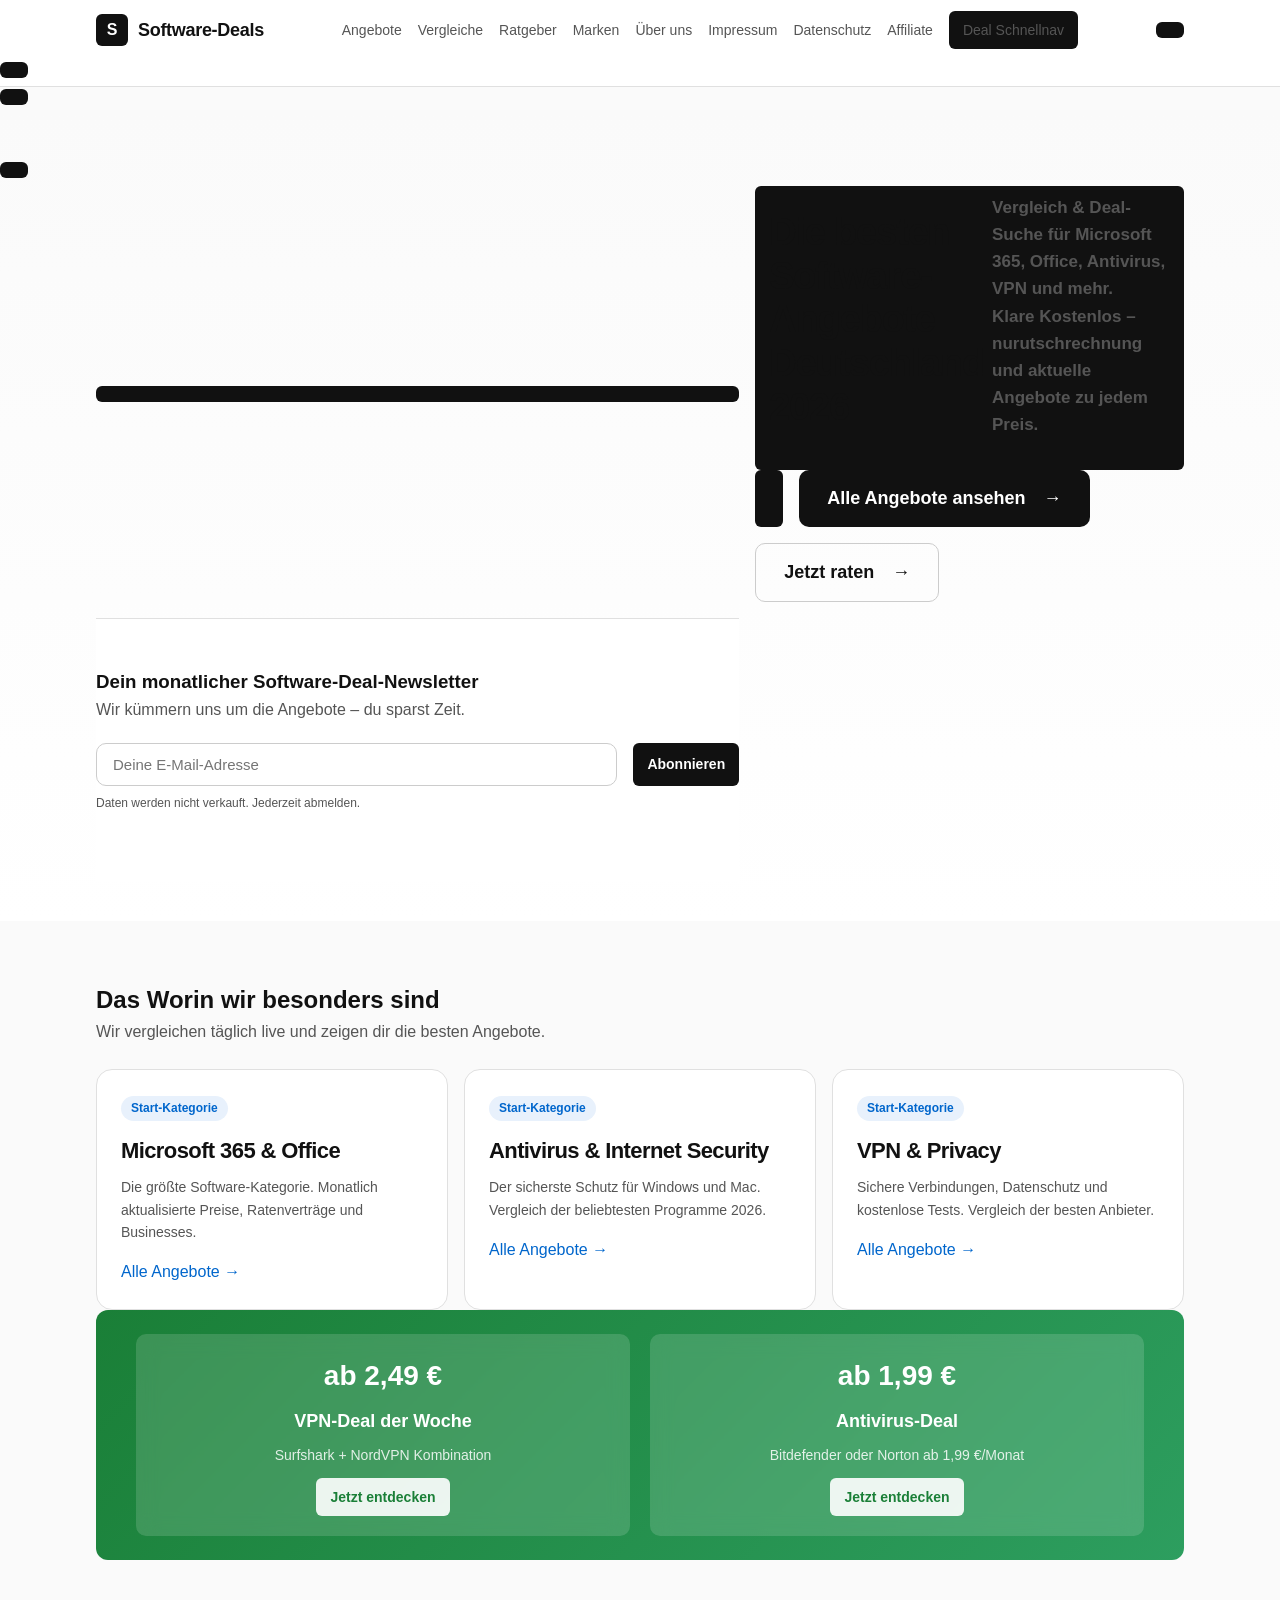
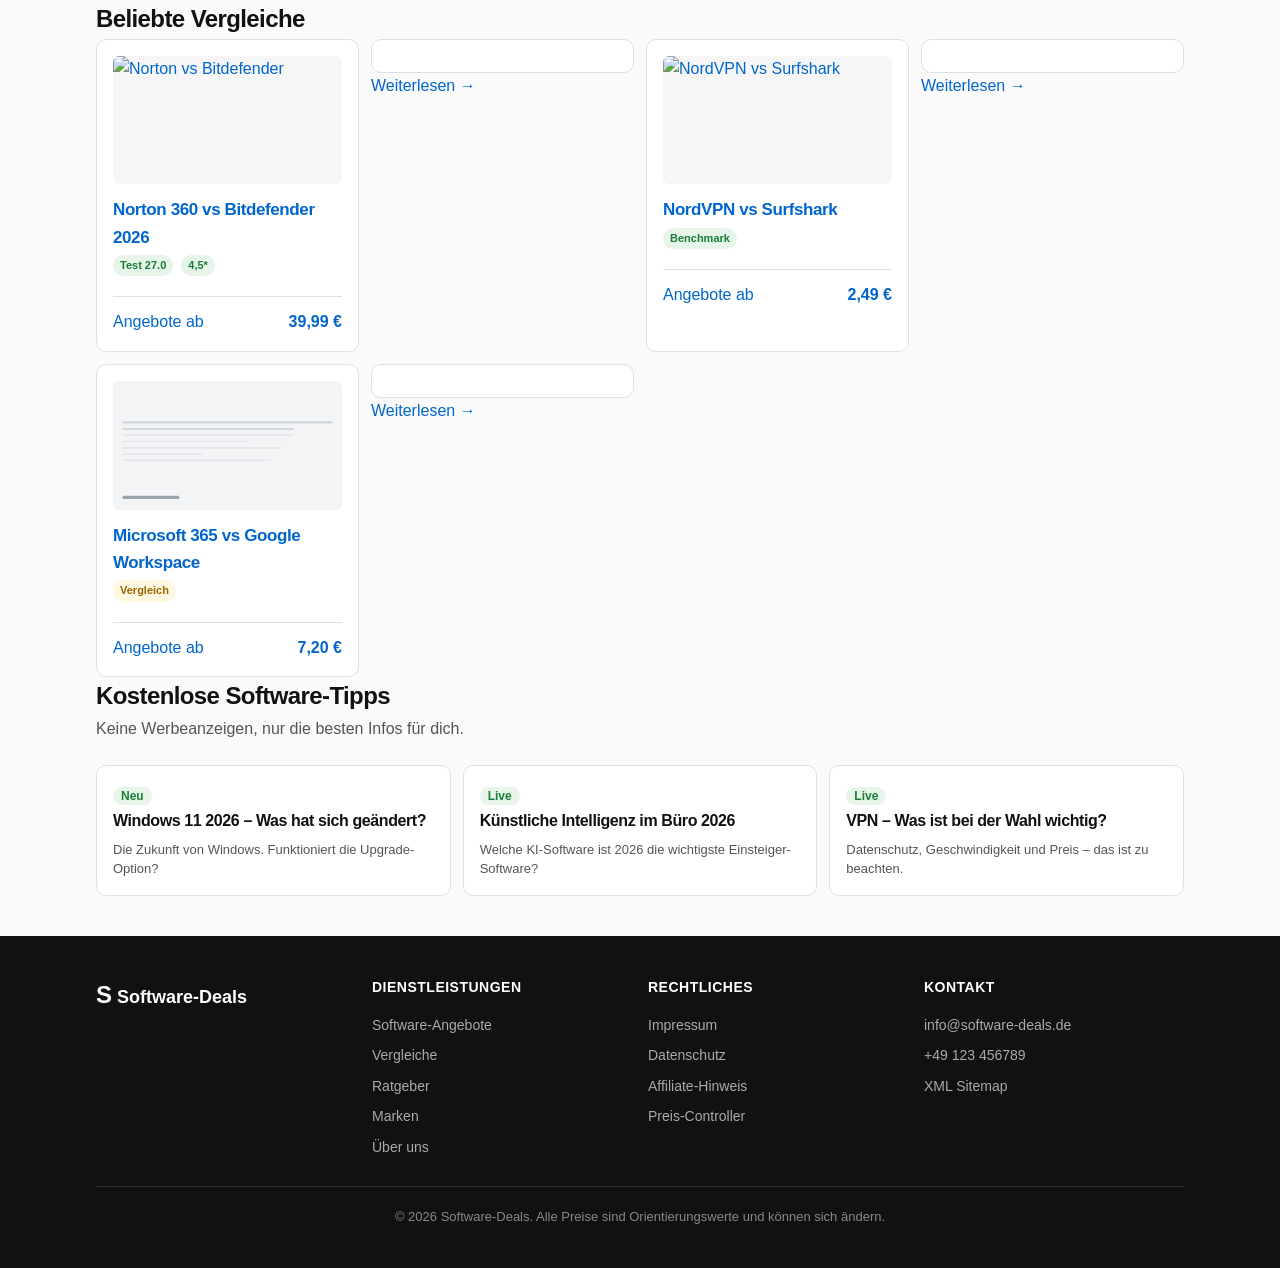
==== index.html @ 69eab5ea "Add Google Site Verification meta tag to all pages" ====
<!DOCTYPE html>
<html lang="de">
<head>
  <meta charset="UTF-8">
  <meta name="google-site-verification" content="UOAsogJJFUWE9k0CyDcWDKgfMKCFpitfw82P2lAHA5U" />
  <meta name="viewport" content="width=device-width, initial-scale=1.0">
  <meta name="description" content="Software-Deals.de: Der Vergleich für Software-Angebote in Deutschland. Microsoft 365, Office, Antivirus, VPN, Backup – günstige Software mit Ratenverträgen und Deal-Suchen.">
  <title>Software-Deals.de – Die besten Software-Angebote in Deutschland 2026</title>
  <link rel="stylesheet" href="/css/style.css">
  <link rel="canonical" href="https://balu1705.github.io/software-deals/">
  <meta property="og:title" content="Software-Deals.de – Software-Angebote & Vergleiche 2026">
  <meta property="og:description" content="Der Vergleich für Software-Angebote, Software-Deals und Software-Vergleiche in Deutschland.">
  <meta property="og:type" content="website">
  <meta name="twitter:card" content="summary">
</head>
<body>

<header class="site-header">
  <div class="container nav-inner">
    <a href="/" class="brand">
      <span class="brand-mark">S</span>
      Software-Deals
    </a>
    <nav class="nav-links" id="navLinks">
      <a href="/angebote/">Angebote</a>
      <a href="/vergleiche/">Vergleiche</a>
      <a href="/ratgeber/">Ratgeber</a>
      <a href="/marken/">Marken</a>
      <a href="/about/">Über uns</a>
      <a href="/impressum/">Impressum</a>
      <a href="/datenschutz/">Datenschutz</a>
      <a href="/affiliate/">Affiliate</a>
      <a href="#" class="btn btn-sm btn-primary">Deal Schnellnav</button>
    </nav>
    <button class="menu-toggle" id="menuToggle" aria-label="Menü öffnen">
      <span></span><span></span><span></span>
    </button>
  </div>
</header>

<section class="hero">
  <div class="container hero-grid">
    <div>
      <h1>Die besten Software-Angebote <br>Deutschland 2026</h1>
      <p>Vergleich &amp; Deal-Suche für Microsoft 365, Office, Antivirus, VPN und mehr.<br>
      Klare Kostenlos – nurutschrechnung und aktuelle Angebote zu jedem Preis.</p>
      <div class="hero-actions">
        <a href="/angebote/" class="btn btn-lg btn-primary">Alle Angebote ansehen <span class="btn-arrow">→</span></a>
        <a href="/ratgeber/" class="btn btn-lg btn-outline">Jetzt raten <span class="btn-arrow">→</span></a>
      </div>
    </div>
    <div class="newsletter">
      <h3>Dein monatlicher Software-Deal-Newsletter</h3>
      <p class="text-soft">Wir kümmern uns um die Angebote – du sparst Zeit.</p>
      <form class="newsletter-form" action="/tools/send_newsletter" method="post">
        <input type="email" name="email" placeholder="Deine E-Mail-Adresse" required>
        <button type="submit" class="btn btn-primary btn-sm">Abonnieren</button>
      </form>
      <p class="text-muted" style="font-size:12px;margin-top:8px;">Daten werden nicht verkauft. Jederzeit abmelden.</p>
    </div>
  </div>
</section>

<section class="container page">
  <div class="mb-3">
    <h1>Das Worin wir besonders sind</h1>
    <p class="text-soft">Wir vergleichen täglich live und zeigen dir die besten Angebote.</p>
  </div>

  <div class="grid grid-3">
    <div class="category-card">
      <span class="badge badge-t1">Start-Kategorie</span>
      <h2>Microsoft 365 &amp; Office</h2>
      <p class="sub">Die größte Software-Kategorie. Monatlich aktualisierte Preise, Ratenverträge und Businesses.</p>
      <div class="card-link">
        <a href="/angebote/microsoft-365/">Alle Angebote →</a>
      </div>
    </div>
    <div class="category-card">
      <span class="badge badge-t1">Start-Kategorie</span>
      <h2>Antivirus &amp; Internet Security</h2>
      <p class="sub">Der sicherste Schutz für Windows und Mac. Vergleich der beliebtesten Programme 2026.</p>
      <div class="card-link">
        <a href="/angebote/antiviren/">Alle Angebote →</a>
      </div>
    </div>
    <div class="category-card">
      <span class="badge badge-t1">Start-Kategorie</span>
      <h2>VPN &amp; Privacy</h2>
      <p class="sub">Sichere Verbindungen, Datenschutz und kostenlose Tests. Vergleich der besten Anbieter.</p>
      <div class="card-link">
        <a href="/angebote/vpn/">Alle Angebote →</a>
      </div>
    </div>
  </div>

  <div class="cta-banner">
    <div class="container">
      <div class="cta-grid">
        <div class="cta-item">
          <span class="cta-price">ab 2,49 €</span>
          <h4>VPN-Deal der Woche</h4>
          <p>Surfshark + NordVPN Kombination</p>
          <a href="/angebote/vpn/" class="btn btn-primary btn-sm">Jetzt entdecken</a>
        </div>
        <div class="cta-item">
          <span class="cta-price">ab 1,99 €</span>
          <h4>Antivirus-Deal</h4>
          <p>Bitdefender oder Norton ab 1,99 €/Monat</p>
          <a href="/angebote/antiviren/" class="btn btn-primary btn-sm">Jetzt entdecken</a>
        </div>
      </div>
    </div>
  </div>
  <div class="mt-4">
    <h2 style="font-size:24px;letter-spacing:-0.6px;">Beliebte Vergleiche</h2>
    <div class="product-grid">
      <a href="/vergleiche/norton-vs-bitdefender/" class="product-card">
        <div class="p-image"><img src="/assets/images/placeholder-antiviren.jpg" alt="Norton vs Bitdefender"></div>
        <h3>Norton 360 vs Bitdefender 2026</h3>
        <div class="p-compare">
          <span style="background:#e6f4ea;color:#1a7f37;">Test 27.0</span>
          <span style="background:#e6f4ea;color:#1a7f37;">4,5*</span>
        </div>
        <div class="p-row"><span>Angebote ab</span><strong>39,99 €</strong></div>
        <div class="p-row"><a>Weiterlesen →</a></div>
      </a>
      <a href="/vergleiche/nordvpn-vs-surfshark/" class="product-card">
        <div class="p-image"><img src="/assets/images/placeholder-vpn.jpg" alt="NordVPN vs Surfshark"></div>
        <h3>NordVPN vs Surfshark</h3>
        <div class="p-compare">
          <span style="background:#e6f4ea;color:#1a7f37;">Benchmark</span>
        </div>
        <div class="p-row"><span>Angebote ab</span><strong>2,49 €</strong></div>
        <div class="p-row"><a>Weiterlesen →</a></div>
      </a>
      <a href="/vergleiche/microsoft-365-vs-google-workspace/" class="product-card">
        <div class="p-image"><img src="/assets/images/placeholder-m365.svg" alt="Microsoft 365 vs Google Workspace"></div>
        <h3>Microsoft 365 vs Google Workspace</h3>
        <div class="p-compare">
          <span style="background:#fff8e1;color:#9a6700;">Vergleich</span>
        </div>
        <div class="p-row"><span>Angebote ab</span><strong>7,20 €</strong></div>
        <div class="p-row"><a>Weiterlesen →</a></div>
      </a>
    </div>
  </div>
</section>

<section class="podcast">
  <div class="container">
    <div class="mb-3">
      <h2 style="font-size:24px;letter-spacing:-0.6px;">Kostenlose Software-Tipps</h2>
      <p class="text-soft">Keine Werbeanzeigen, nur die besten Infos für dich.</p>
    </div>
    <div class="podcast-grid">
      <div class="podcast-item">
        <span class="p-status">Neu</span>
        <h3>Windows 11 2026 – Was hat sich geändert?</h3>
        <p class="p-info">Die Zukunft von Windows. Funktioniert die Upgrade-Option?</p>
      </div>
      <div class="podcast-item">
        <span class="p-status">Live</span>
        <h3>Künstliche Intelligenz im Büro 2026</h3>
        <p class="p-info">Welche KI-Software ist 2026 die wichtigste Einsteiger-Software?</p>
      </div>
      <div class="podcast-item">
        <span class="p-status">Live</span>
        <h3>VPN – Was ist bei der Wahl wichtig?</h3>
        <p class="p-info">Datenschutz, Geschwindigkeit und Preis – das ist zu beachten.</p>
      </div>
    </div>
  </div>
</section>

<footer class="site-footer">
  <div class="container">
    <div class="footer-grid">
      <div class="footer-brand">
        <span style="font-size:24px;">S</span>
        Software-Deals
      </div>
      <div class="footer-col">
        <h4>Dienstleistungen</h4>
        <a href="/angebote/">Software-Angebote</a>
        <a href="/vergleiche/">Vergleiche</a>
        <a href="/ratgeber/">Ratgeber</a>
        <a href="/marken/">Marken</a>
        <a href="/about/">Über uns</a>
      </div>
      <div class="footer-col">
        <h4>Rechtliches</h4>
        <a href="/impressum/">Impressum</a>
        <a href="/datenschutz/">Datenschutz</a>
        <a href="/affiliate/">Affiliate-Hinweis</a>
        <a href="/tools/pricecheck/">Preis-Controller</a>
      </div>
      <div class="footer-col">
        <h4>Kontakt</h4>
        <a href="mailto:info@software-deals.de">info@software-deals.de</a>
        <a href="tel:+49123456789">+49 123 456789</a>
        <a href="/sitemap.xml">XML Sitemap</a>
      </div>
    </div>
    <div class="footer-bottom">
      <p>&copy; 2026 Software-Deals. Alle Preise sind Orientierungswerte und können sich ändern.</p>
    </div>
  </div>
</footer>

<script>
  const toggle = document.getElementById('menuToggle');
  const navLinks = document.getElementById('navLinks');
  toggle.addEventListener('click', () => {
    navLinks.classList.toggle('open');
  });
  // Schließen bei Klick aus der Nav
  document.addEventListener('click', (e) => {
    if (!e.target.closest('.site-header')) {
      navLinks.classList.remove('open');
    }
  });
</script>


<style>
/* Additional CTA styles */
.btn-lg {
  padding: 14px 28px;
  font-size: 18px;
}
.btn-lg .btn-arrow {
  margin-left: 10px;
}
.btn-sm .btn-arrow {
  margin-left: 8px;
}
/* CTA Banner */
.cta-banner {
  background: linear-gradient(135deg, #1a7f37 0%, #2d9e5f 100%);
  border-radius: 12px;
  padding: 24px;
  margin-bottom: 32px;
}
.cta-banner .container {
  display: flex;
  align-items: center;
  justify-content: space-between;
  flex-wrap: wrap;
  gap: 20px;
}
.cta-grid {
  display: grid;
  grid-template-columns: repeat(auto-fit, minmax(280px, 1fr));
  gap: 20px;
  width: 100%;
}
.cta-item {
  background: rgba(255,255,255,0.15);
  backdrop-filter: blur(10px);
  border-radius: 10px;
  padding: 20px;
  text-align: center;
}
.cta-item .cta-price {
  display: block;
  font-size: 28px;
  font-weight: 800;
  color: #fff;
  margin-bottom: 8px;
}
.cta-item h4 {
  color: #fff;
  font-size: 18px;
  margin-bottom: 8px;
}
.cta-item p {
  color: rgba(255,255,255,0.85);
  font-size: 14px;
  margin-bottom: 12px;
}
.cta-item .btn {
  background: rgba(255,255,255,0.9);
  color: #1a7f37;
  border-color: #fff;
}
.cta-item .btn:hover {
  background: #fff;
}
/* CTA Footer */
.cta-footer {
  background: #f8f9fa;
  border-top: 3px solid #e6f4ea;
  margin-top: 48px;
  padding: 32px 0;
}
.cta-footer-grid {
  display: grid;
  grid-template-columns: repeat(auto-fit, minmax(200px, 1fr));
  gap: 24px;
}
.cta-footer div {
  min-width: 180px;
}
.cta-footer h4 {
  font-size: 14px;
  text-transform: uppercase;
  letter-spacing: 1px;
  color: #6c757d;
  margin-bottom: 12px;
}
.cta-footer a {
  display: block;
  color: #495057;
  text-decoration: none;
  padding: 6px 0;
  font-size: 14px;
}
.cta-footer a:hover {
  color: #1a7f37;
}
.cta-footer .text-soft {
  font-size: 13px;
}
</style></body>
</html>
---- css/style.css ----
/* ============================================================
   Software-Deals — Design System
   0 € Budget | Static HTML/CSS | Apple-ähnliches Design
   ============================================================ */

/* ---------- Fonts (System-Fonts, kein Netz-Zugriff nötig) ---------- */
:root {
  --font-sans: -apple-system, BlinkMacSystemFont, "Segoe UI", Roboto, "Helvetica Neue", Arial, sans-serif;
  --font-mono: "SF Mono", "Fira Code", "Consolas", "Menlo", monospace;

  /* Farben */
  --bg-body: #fafafa;
  --bg-card: #ffffff;
  --bg-card-hover: #f6f6f6;
  --bg-nav: #ffffff;
  --bg-footer: #111111;
  --bg-btn: #111111;
  --bg-btn-hover: #333333;
  --bg-input: #ffffff;

  --text-primary: #111111;
  --text-secondary: #555555;
  --text-muted: #999999;
  --text-link: #0066cc;
  --text-link-hover: #0052a3;

  --accent: #0066cc;
  --accent-soft: #e8f1fc;
  --accent-border: #d0e2f7;

  --success: #1a7f37;
  --success-soft: #e6f4ea;
  --warning: #9a6700;
  --warning-soft: #fff8e1;
  --error: #b02a37;
  --error-soft: #fdeaea;

  --border: #e0e0e0;
  --border-strong: #cccccc;

  --shadow-sm: 0 1px 2px rgba(0, 0, 0, 0.04);
  --shadow-md: 0 4px 12px rgba(0, 0, 0, 0.06);
  --shadow-lg: 0 12px 32px rgba(0, 0, 0, 0.08);
  --shadow-btn: 0 2px 6px rgba(0, 0, 0, 0.12);

  --radius-sm: 6px;
  --radius-md: 10px;
  --radius-lg: 16px;
  --radius-full: 9999px;

  --max-width: 1120px;
  --gap: 16px;
  --gap-sm: 12px;

  --top-nav-height: 60px;
  --transition: 150ms ease;
}

/* ---------- Reset ---------- */
*, *::before, *::after {
  box-sizing: border-box;
  margin: 0;
  padding: 0;
}

html {
  scroll-behavior: smooth;
  -webkit-text-size-adjust: 100%;
}

body {
  font-family: var(--font-sans);
  font-size: 16px;
  line-height: 1.6;
  color: var(--text-primary);
  background: var(--bg-body);
  -webkit-font-smoothing: antialiased;
  -moz-osx-font-smoothing: grayscale;
}

img {
  max-width: 100%;
  height: auto;
  display: block;
}

a {
  color: var(--text-link);
  text-decoration: none;
  transition: color var(--transition);
}

a:hover {
  color: var(--text-link-hover);
}

ul {
  list-style: none;
}

button {
  font-family: var(--font-sans);
  cursor: pointer;
  border: none;
  background: none;
  color: inherit;
}

/* ---------- Layout ---------- */
.container {
  max-width: var(--max-width);
  margin: 0 auto;
  padding: 0 var(--gap);
}

.page {
  padding-top: var(--top-nav-height);
}

/* ---------- Header / Navigation ---------- */
.site-header {
  position: sticky;
  top: 0;
  z-index: 100;
  background: var(--bg-nav);
  border-bottom: 1px solid var(--border);
  backdrop-filter: saturate(180%) blur(12px);
}

.nav-inner {
  display: flex;
  align-items: center;
  justify-content: space-between;
  height: var(--top-nav-height);
  gap: var(--gap);
}

.brand {
  display: flex;
  align-items: center;
  gap: 10px;
  font-size: 18px;
  font-weight: 700;
  letter-spacing: -0.3px;
  color: var(--text-primary);
}

.brand-mark {
  width: 32px;
  height: 32px;
  border-radius: var(--radius-sm);
  background: var(--text-primary);
  color: #fff;
  display: flex;
  align-items: center;
  justify-content: center;
  font-size: 16px;
  font-weight: 800;
  letter-spacing: 0;
}

.nav-links {
  display: flex;
  align-items: center;
  gap: var(--gap);
}

.nav-links a {
  font-size: 14px;
  font-weight: 500;
  color: var(--text-secondary);
}

.nav-links a:hover {
  color: var(--text-primary);
}

.menu-toggle {
  display: none;
  flex-direction: column;
  gap: 5px;
  padding: 8px;
  border-radius: var(--radius-sm);
  background: var(--bg-card);
  border: 1px solid var(--border);
}

.menu-toggle span {
  display: block;
  width: 22px;
  height: 2px;
  background: var(--text-primary);
  border-radius: 2px;
  transition: var(--transition);
}

/* ---------- Hero ---------- */
.hero {
  padding: 48px 0 40px;
  background: linear-gradient(180deg, #fafafa 0%, #ffffff 100%);
}

.hero-grid {
  display: grid;
  grid-template-columns: 1.2fr 0.8fr;
  gap: var(--gap);
  align-items: center;
}

.hero h1 {
  font-size: 38px;
  line-height: 1.15;
  letter-spacing: -1.2px;
  margin-bottom: 16px;
  color: var(--text-primary);
}

.hero p {
  font-size: 17px;
  color: var(--text-secondary);
  margin-bottom: 24px;
}

.hero-actions {
  display: flex;
  gap: var(--gap);
  flex-wrap: wrap;
}

.btn {
  display: inline-flex;
  align-items: center;
  gap: 8px;
  padding: 12px 20px;
  border-radius: var(--radius-md);
  font-size: 15px;
  font-weight: 600;
  transition: background var(--transition), box-shadow var(--transition);
}

.btn-primary {
  background: var(--bg-btn);
  color: #fff;
}

.btn-primary:hover {
  background: var(--text-primary);
  box-shadow: var(--shadow-btn);
}

.btn-outline {
  background: transparent;
  border: 1.5px solid var(--border-strong);
  color: var(--text-primary);
}

.btn-outline:hover {
  border-color: var(--text-primary);
  background: var(--bg-card-hover);
}

.btn-sm {
  padding: 8px 14px;
  font-size: 14px;
  border-radius: var(--radius-sm);
}

/* ---------- Card Grid ---------- */
.grid {
  display: grid;
  gap: var(--gap);
}

.grid-3 {
  grid-template-columns: repeat(3, 1fr);
}

.grid-2 {
  grid-template-columns: repeat(2, 1fr);
}

/* ---------- Category Card ---------- */
.category-card {
  background: var(--bg-card);
  border: 1px solid var(--border);
  border-radius: var(--radius-lg);
  padding: 24px;
  transition: box-shadow var(--transition), border-color var(--transition);
}

.category-card:hover {
  box-shadow: var(--shadow-md);
  border-color: var(--accent-border);
}

.category-card h2 {
  font-size: 22px;
  letter-spacing: -0.6px;
  margin-bottom: 8px;
}

.category-card .sub {
  font-size: 14px;
  color: var(--text-secondary);
  margin-bottom: 16px;
}

.category-card .badge {
  display: inline-block;
  padding: 3px 10px;
  border-radius: var(--radius-full);
  font-size: 12px;
  font-weight: 600;
  background: var(--accent-soft);
  color: var(--accent);
  margin-bottom: 12px;
}

.category-card .card-link {
  display: flex;
  align-items: center;
  gap: 10px;
}

/* ---------- Product Grid ---------- */
.product-grid {
  display: grid;
  grid-template-columns: repeat(auto-fill, minmax(260px, 1fr));
  gap: var(--gap-sm);
}

.product-card {
  display: flex;
  flex-direction: column;
  background: var(--bg-card);
  border: 1px solid var(--border);
  border-radius: var(--radius-md);
  padding: 16px;
  transition: box-shadow var(--transition), transform var(--transition);
}

.product-card:hover {
  box-shadow: var(--shadow-md);
  transform: translateY(-1px);
}

.product-card .p-image {
  width: 100%;
  aspect-ratio: 16/9;
  border-radius: var(--radius-sm);
  background: var(--bg-card-hover);
  overflow: hidden;
  margin-bottom: 12px;
}

.product-card .p-image img {
  width: 100%;
  height: 100%;
  object-fit: cover;
}

.product-card h3 {
  font-size: 17px;
  letter-spacing: -0.4px;
  margin-bottom: 4px;
}

.product-card .p-compare {
  display: flex;
  gap: 8px;
  flex-wrap: wrap;
  margin-bottom: 8px;
}

.product-card .p-compare span {
  font-size: 11px;
  font-weight: 600;
  padding: 2px 7px;
  border-radius: var(--radius-full);
}

.product-card .p-price {
  font-size: 20px;
  font-weight: 700;
  color: var(--accent);
  margin-bottom: 8px;
}

.product-card .p-desc {
  font-size: 13px;
  color: var(--text-secondary);
  line-height: 1.5;
  flex-grow: 1;
}

.product-card .p-row {
  display: flex;
  justify-content: space-between;
  align-items: center;
  margin-top: 12px;
  padding-top: 12px;
  border-top: 1px solid var(--border);
}

.product-card .p-row a {
  font-size: 13px;
  font-weight: 600;
  color: var(--text-link);
}

/* ---------- Deal Badge ---------- */
.deal-badge {
  display: inline-flex;
  align-items: center;
  gap: 6px;
  background: var(--success-soft);
  color: var(--success);
  font-size: 12px;
  font-weight: 700;
  padding: 4px 12px;
  border-radius: var(--radius-full);
  margin-bottom: 8px;
}

/* ---------- FAQ ---------- */
.faq {
  max-width: 820px;
  margin: 0 auto;
}

.faq-item {
  border-bottom: 1px solid var(--border);
}

.faq-item .q {
  font-size: 17px;
  font-weight: 600;
  padding: 18px 0;
  cursor: pointer;
  display: flex;
  justify-content: space-between;
  align-items: center;
}

.faq-item .q .icon {
  transition: transform var(--transition);
  color: var(--text-muted);
}

.faq-item.open .q .icon {
  transform: rotate(45deg);
}

.faq-item .a {
  color: var(--text-secondary);
  font-size: 15px;
  padding: 0 0 16px;
  max-height: 0;
  overflow: hidden;
  transition: max-height 200ms ease;
}

.faq-item.open .a {
  max-height: 300px;
}

/* ---------- Podcast / Magazine ---------- */
.podcast-grid {
  display: grid;
  grid-template-columns: repeat(auto-fill, minmax(280px, 1fr));
  gap: var(--gap-sm);
}

.podcast-item {
  background: var(--bg-card);
  border: 1px solid var(--border);
  border-radius: var(--radius-md);
  padding: 16px;
}

.podcast-item .p-status {
  font-size: 12px;
  font-weight: 700;
  padding: 2px 8px;
  border-radius: var(--radius-full);
  background: var(--success-soft);
  color: var(--success);
  margin-bottom: 8px;
}

.podcast-item h3 {
  font-size: 16px;
  letter-spacing: -0.4px;
  margin-bottom: 6px;
}

.podcast-item .p-info {
  font-size: 13px;
  color: var(--text-secondary);
  line-height: 1.5;
}

/* ---------- Newsletter ---------- */
.newsletter {
  padding: 48px 0;
  background: var(--bg-card);
  border-top: 1px solid var(--border);
}

.newsletter h2 {
  font-size: 26px;
  letter-spacing: -0.8px;
  margin-bottom: 8px;
}

.newsletter p {
  color: var(--text-secondary);
  font-size: 16px;
  margin-bottom: 20px;
}

.newsletter-form {
  display: flex;
  gap: var(--gap);
}

.newsletter-form input {
  flex: 1;
  min-width: 200px;
  padding: 12px 16px;
  border: 1.5px solid var(--border-strong);
  border-radius: var(--radius-md);
  font-size: 15px;
  font-family: var(--font-sans);
  outline: none;
  transition: border-color var(--transition);
}

.newsletter-form input:focus {
  border-color: var(--accent);
  box-shadow: 0 0 0 3px var(--accent-soft);
}

/* ---------- Footer ---------- */
.site-footer {
  background: var(--bg-footer);
  color: #ffffff;
  padding: 40px 0;
  margin-top: 40px;
}

.footer-grid {
  display: grid;
  grid-template-columns: repeat(4, 1fr);
  gap: var(--gap);
  margin-bottom: 24px;
}

.footer-brand {
  font-size: 18px;
  font-weight: 700;
  margin-bottom: 8px;
}

.footer-col h4 {
  font-size: 14px;
  font-weight: 600;
  margin-bottom: 12px;
  text-transform: uppercase;
  letter-spacing: 0.5px;
}

.footer-col a {
  display: block;
  font-size: 14px;
  color: #aaaaaa;
  padding: 4px 0;
  transition: color var(--transition);
}

.footer-col a:hover {
  color: #ffffff;
}

.footer-bottom {
  border-top: 1px solid rgba(255, 255, 255, 0.12);
  padding-top: 20px;
  text-align: center;
  font-size: 13px;
  color: #888888;
}

/* ---------- Utility ---------- */
.mt-1 { margin-top: 8px; }
.mt-2 { margin-top: 16px; }
.mt-3 { margin-top: 24px; }
.mt-4 { margin-top: 40px; }

.mb-1 { margin-bottom: 8px; }
.mb-2 { margin-bottom: 16px; }
.mb-3 { margin-bottom: 24px; }
.mb-4 { margin-bottom: 40px; }

.text-center { text-align: center; }
.text-muted { color: var(--text-muted); }
.text-soft { color: var(--text-secondary); }

.badge-t1 {
  background: var(--success-soft);
  color: var(--success);
}
.badge-t2 {
  background: var(--warning-soft);
  color: var(--warning);
}
.badge-t3 {
  background: var(--border);
  color: var(--text-muted);
}

/* ---------- Responsive ---------- */
@media (max-width: 900px) {
  .hero-grid {
    grid-template-columns: 1fr;
  }

  .hero h1 {
    font-size: 30px;
  }

  .grid-3,
  .grid-2 {
    grid-template-columns: repeat(2, 1fr);
  }

  .footer-grid {
    grid-template-columns: repeat(2, 1fr);
  }
}

@media (max-width: 640px) {
  body {
    font-size: 15px;
  }

  .hero {
    padding: 32px 0 28px;
  }

  .hero h1 {
    font-size: 26px;
  }

  .hero p {
    font-size: 16px;
  }

  .nav-links {
    display: none;
    position: absolute;
    top: var(--top-nav-height);
    left: 0;
    right: 0;
    background: var(--bg-nav);
    border-bottom: 1px solid var(--border);
    padding: var(--gap);
    gap: var(--gap);
  }

  .nav-links.open {
    display: flex;
  }

  .menu-toggle {
    display: flex;
  }

  .grid-3,
  .grid-2,
  .podcast-grid {
    grid-template-columns: 1fr;
  }

  .footer-grid {
    grid-template-columns: 1fr;
  }

  .newsletter-form {
    flex-direction: column;
  }

  .newsletter-form input {
    min-width: auto;
  }
}
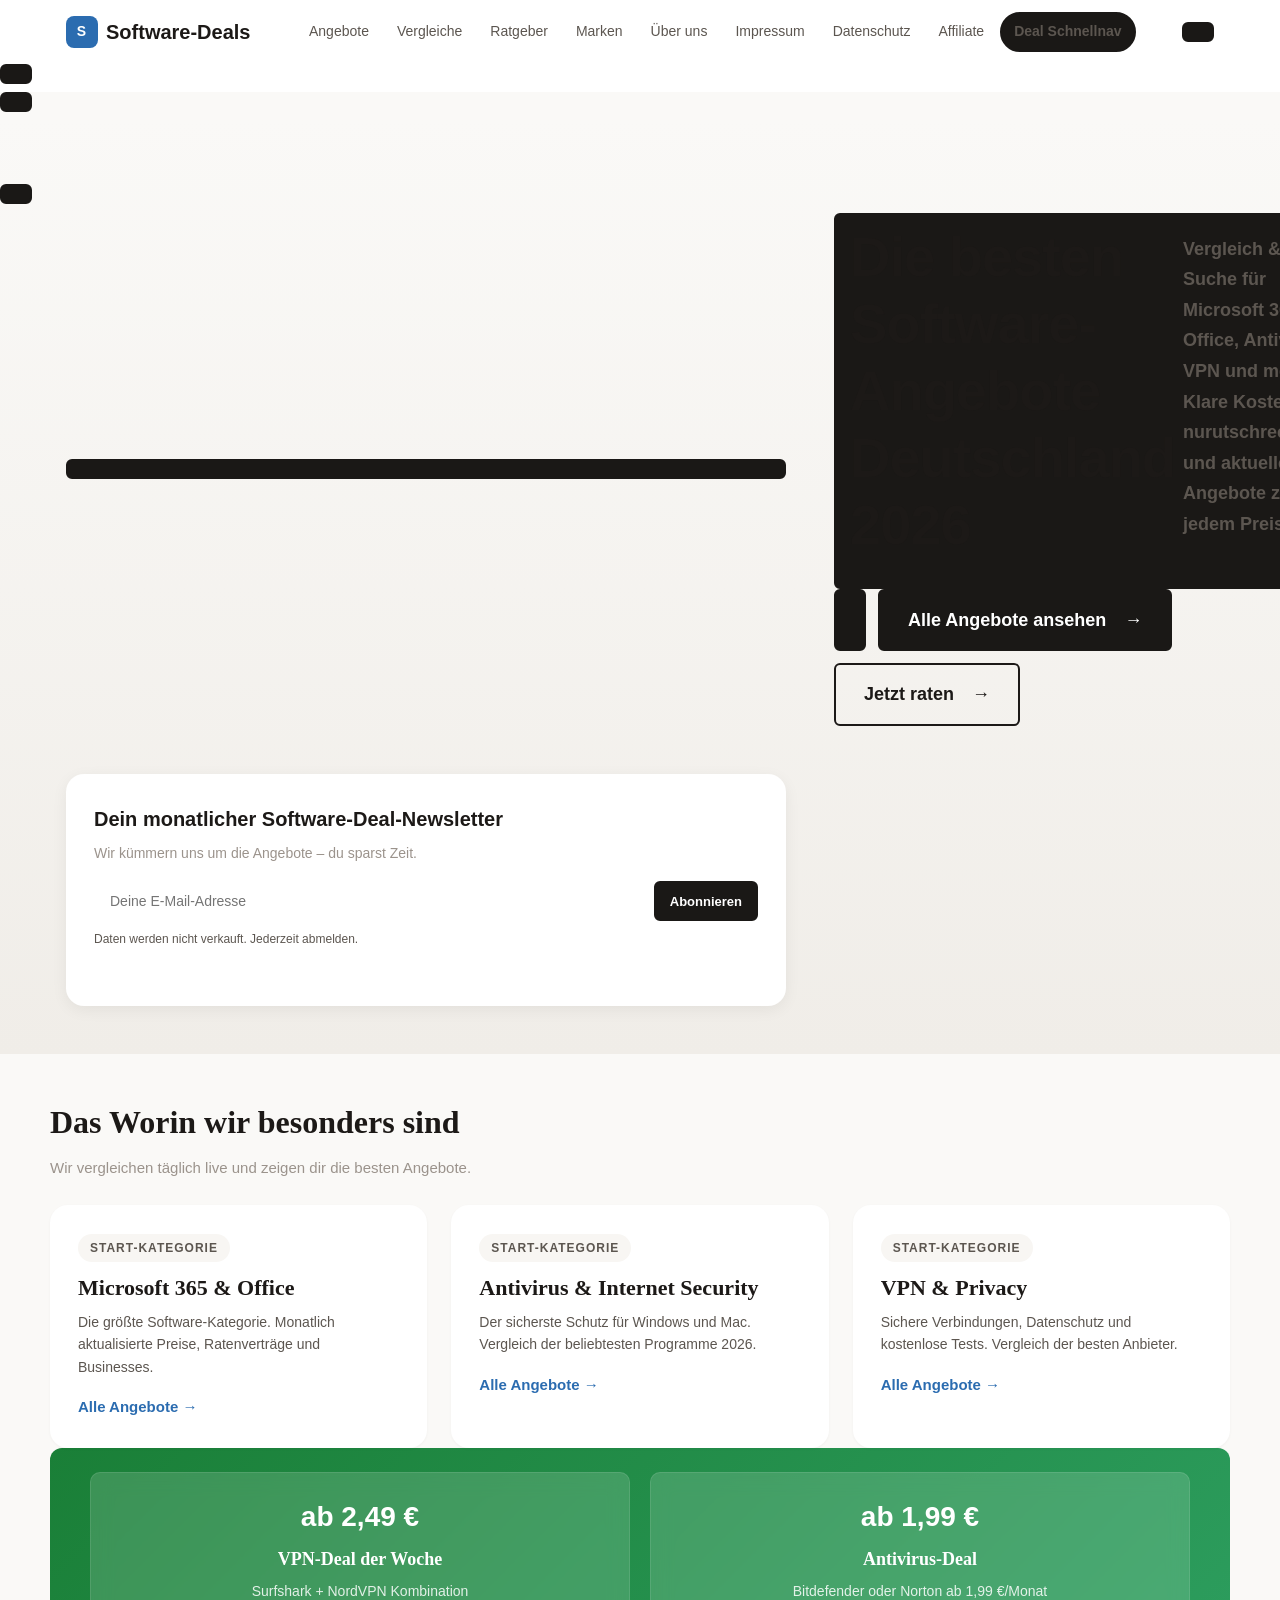
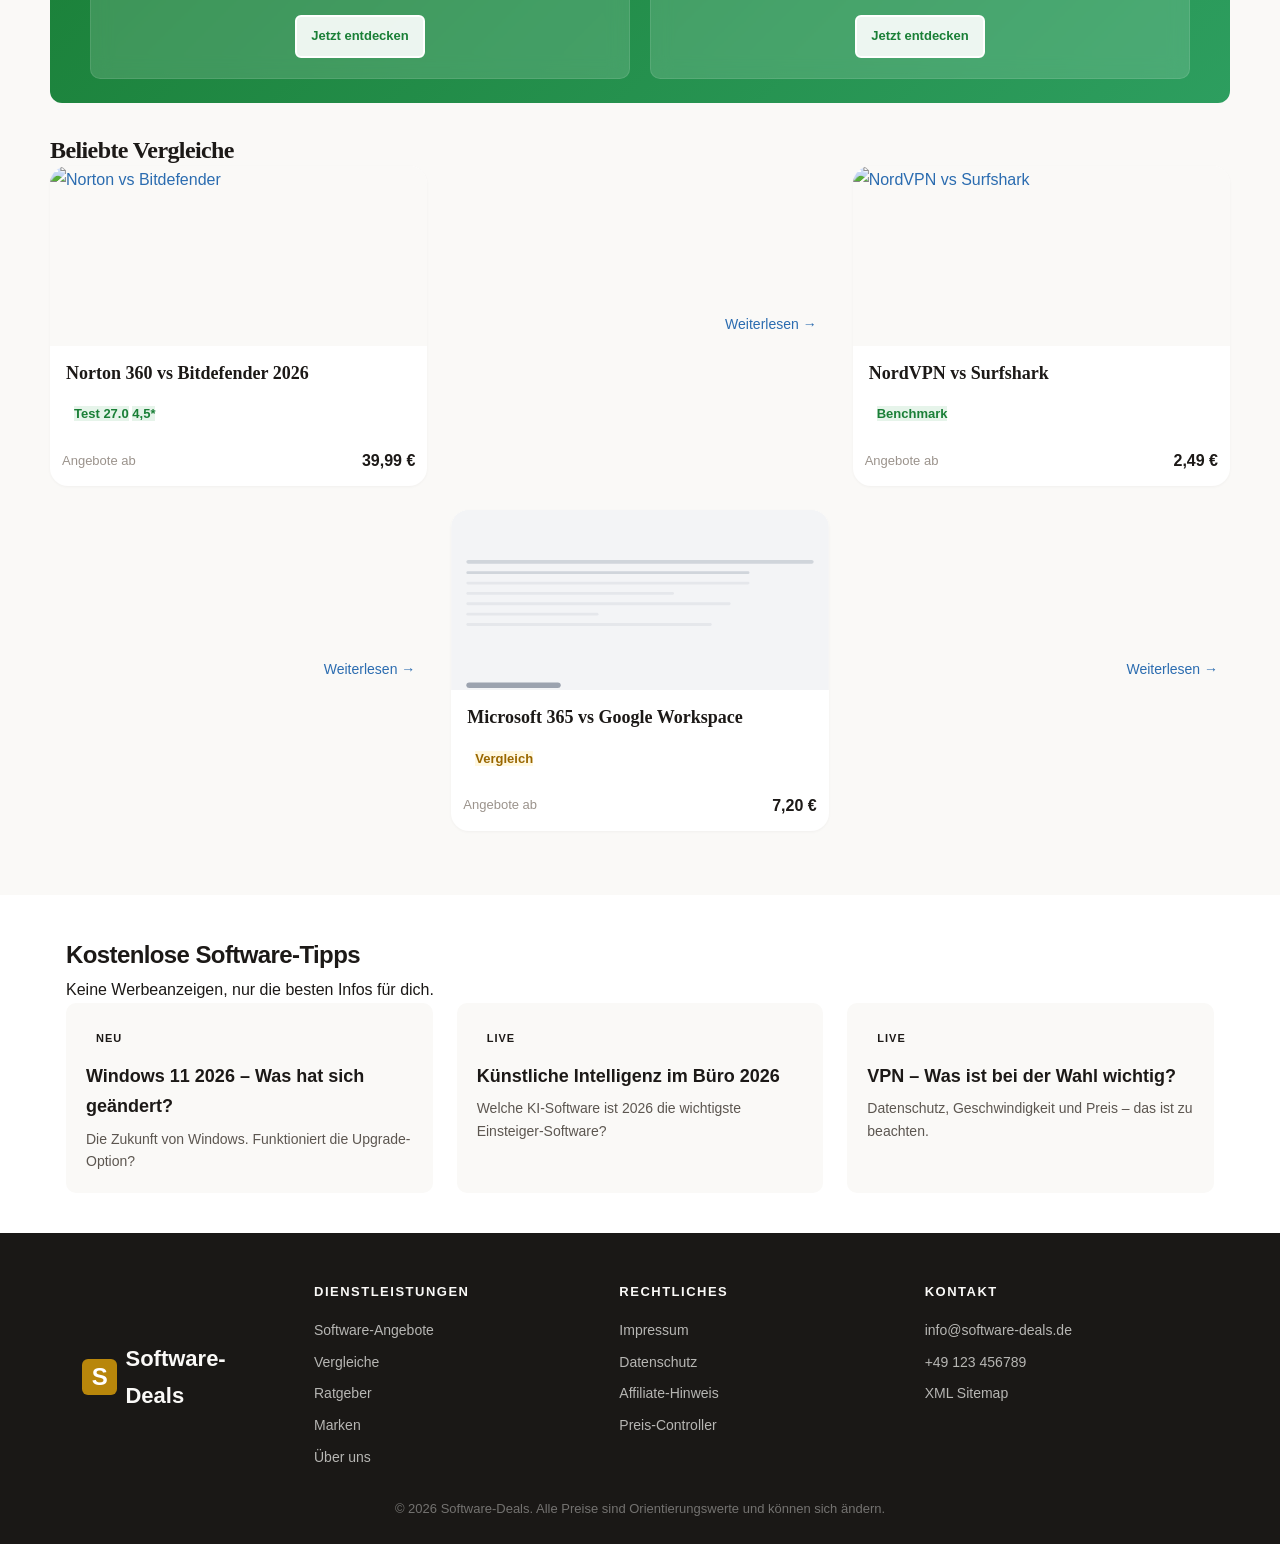
==== commit 34d6da38: "Add GA4 tracking (G-29MQ37RJFB) to all pages" ====
--- a/index.html
+++ b/index.html
@@ -12,6 +12,14 @@
   <meta property="og:description" content="Der Vergleich für Software-Angebote, Software-Deals und Software-Vergleiche in Deutschland.">
   <meta property="og:type" content="website">
   <meta name="twitter:card" content="summary">
+<!-- Google tag (gtag.js) -->
+<script async src="https://www.googletagmanager.com/gtag/js?id=G-29MQ37RJFB"></script>
+<script>
+  window.dataLayer = window.dataLayer || [];
+  function gtag(){dataLayer.push(arguments);}
+  gtag('js', new Date());
+  gtag('config', 'G-29MQ37RJFB');
+</script>
 </head>
 <body>
 
--- a/css/style.css
+++ b/css/style.css
@@ -1,33 +1,36 @@
 /* ============================================================
    Software-Deals — Design System
-   0 € Budget | Static HTML/CSS | Apple-ähnliches Design
+   0 € Budget | Static HTML/CSS | Elegante, schicke Optik
    ============================================================ */
 
-/* ---------- Fonts (System-Fonts, kein Netz-Zugriff nötig) ---------- */
+/* ---------- Fonts ---------- */
 :root {
   --font-sans: -apple-system, BlinkMacSystemFont, "Segoe UI", Roboto, "Helvetica Neue", Arial, sans-serif;
-  --font-mono: "SF Mono", "Fira Code", "Consolas", "Menlo", monospace;
-
-  /* Farben */
-  --bg-body: #fafafa;
+  --font-serif: "Times New Roman", Georgia, "Times", serif;
+
+  /* Farben – helle, edle Neutraltöne */
+  --bg-body: #faf9f7;
   --bg-card: #ffffff;
-  --bg-card-hover: #f6f6f6;
+  --bg-card-hover: #f8f6f3;
   --bg-nav: #ffffff;
-  --bg-footer: #111111;
-  --bg-btn: #111111;
-  --bg-btn-hover: #333333;
+  --bg-footer: #1a1816;
+  --bg-btn: #1a1816;
+  --bg-btn-hover: #3a3633;
   --bg-input: #ffffff;
 
-  --text-primary: #111111;
-  --text-secondary: #555555;
-  --text-muted: #999999;
-  --text-link: #0066cc;
-  --text-link-hover: #0052a3;
-
-  --accent: #0066cc;
-  --accent-soft: #e8f1fc;
-  --accent-border: #d0e2f7;
-
+  /* Text */
+  --text-primary: #1c1917;
+  --text-secondary: #5c5650;
+  --text-muted: #9b938c;
+  --text-link: #2b6cb0;
+  --text-link-hover: #1d4ed8;
+
+  /* Akzente – warm gold instead of cold blue */
+  --accent: #b8860b;
+  --accent-soft: #fdf3d7;
+  --accent-border: #f0dab0;
+
+  /* Status */
   --success: #1a7f37;
   --success-soft: #e6f4ea;
   --warning: #9a6700;
@@ -35,25 +38,24 @@
   --error: #b02a37;
   --error-soft: #fdeaea;
 
-  --border: #e0e0e0;
-  --border-strong: #cccccc;
-
-  --shadow-sm: 0 1px 2px rgba(0, 0, 0, 0.04);
-  --shadow-md: 0 4px 12px rgba(0, 0, 0, 0.06);
-  --shadow-lg: 0 12px 32px rgba(0, 0, 0, 0.08);
-  --shadow-btn: 0 2px 6px rgba(0, 0, 0, 0.12);
-
+  /* Margins */
+  --gap: 24px;
+  --gap-sm: 16px;
+
+  /* Shadows */
+  --shadow-sm: 0 1px 3px rgba(0, 0, 0, 0.04);
+  --shadow-md: 0 4px 16px rgba(0, 0, 0, 0.06);
+  --shadow-lg: 0 12px 40px rgba(0, 0, 0, 0.08);
+  --shadow-btn: 0 2px 8px rgba(0, 0, 0, 0.10);
+
+  /* Radius */
   --radius-sm: 6px;
   --radius-md: 10px;
-  --radius-lg: 16px;
+  --radius-lg: 18px;
   --radius-full: 9999px;
 
-  --max-width: 1120px;
-  --gap: 16px;
-  --gap-sm: 12px;
-
-  --top-nav-height: 60px;
-  --transition: 150ms ease;
+  --max-width: 1180px;
+  --transition: 200ms ease;
 }
 
 /* ---------- Reset ---------- */
@@ -71,7 +73,7 @@
 body {
   font-family: var(--font-sans);
   font-size: 16px;
-  line-height: 1.6;
+  line-height: 1.7;
   color: var(--text-primary);
   background: var(--bg-body);
   -webkit-font-smoothing: antialiased;
@@ -94,100 +96,148 @@
   color: var(--text-link-hover);
 }
 
-ul {
-  list-style: none;
-}
-
-button {
-  font-family: var(--font-sans);
-  cursor: pointer;
-  border: none;
-  background: none;
-  color: inherit;
-}
-
-/* ---------- Layout ---------- */
+/* ---------- Container ---------- */
 .container {
+  width: 100%;
   max-width: var(--max-width);
   margin: 0 auto;
-  padding: 0 var(--gap);
-}
-
-.page {
-  padding-top: var(--top-nav-height);
-}
-
-/* ---------- Header / Navigation ---------- */
+  padding: 0 var(--gap-sm);
+}
+
+/* ---------- Buttons ---------- */
+.btn {
+  display: inline-flex;
+  align-items: center;
+  justify-content: center;
+  gap: 8px;
+  padding: 12px 20px;
+  font-size: 14px;
+  font-weight: 600;
+  font-family: var(--font-sans);
+  border: 2px solid transparent;
+  border-radius: var(--radius-sm);
+  cursor: pointer;
+  transition: all var(--transition);
+  text-decoration: none;
+}
+
+.btn-arrow {
+  display: inline-block;
+  transition: transform var(--transition);
+}
+
+.btn:hover .btn-arrow {
+  transform: translateX(4px);
+}
+
+.btn-primary {
+  background: var(--bg-btn);
+  color: #fff;
+  border-color: var(--bg-btn);
+}
+
+.btn-primary:hover {
+  background: var(--text-link-hover);
+  border-color: var(--text-link-hover);
+  color: #fff;
+  transform: translateY(-1px);
+  box-shadow: var(--shadow-btn);
+}
+
+.btn-outline {
+  background: transparent;
+  color: var(--text-primary);
+  border-color: var(--border-strong);
+}
+
+.btn-outline:hover {
+  background: var(--bg-card);
+  border-color: var(--text-link);
+  color: var(--text-link);
+  transform: translateY(-1px);
+}
+
+.btn-sm {
+  padding: 8px 14px;
+  font-size: 13px;
+}
+
+.btn-lg {
+  padding: 16px 32px;
+  font-size: 18px;
+}
+
+/* ---------- Header ---------- */
 .site-header {
   position: sticky;
   top: 0;
   z-index: 100;
   background: var(--bg-nav);
   border-bottom: 1px solid var(--border);
-  backdrop-filter: saturate(180%) blur(12px);
+  backdrop-filter: blur(12px);
 }
 
 .nav-inner {
   display: flex;
   align-items: center;
   justify-content: space-between;
-  height: var(--top-nav-height);
-  gap: var(--gap);
+  height: 64px;
 }
 
 .brand {
   display: flex;
   align-items: center;
-  gap: 10px;
-  font-size: 18px;
-  font-weight: 700;
-  letter-spacing: -0.3px;
+  gap: 8px;
+  font-size: 20px;
+  font-weight: 800;
   color: var(--text-primary);
 }
 
 .brand-mark {
   width: 32px;
   height: 32px;
-  border-radius: var(--radius-sm);
-  background: var(--text-primary);
+  background: var(--text-link);
   color: #fff;
+  border-radius: 8px;
   display: flex;
   align-items: center;
   justify-content: center;
-  font-size: 16px;
+  font-size: 14px;
   font-weight: 800;
-  letter-spacing: 0;
+  letter-spacing: 1px;
 }
 
 .nav-links {
   display: flex;
-  align-items: center;
-  gap: var(--gap);
+  gap: 4px;
+  align-items: center;
 }
 
 .nav-links a {
-  font-size: 14px;
-  font-weight: 500;
+  padding: 6px 12px;
+  border-radius: var(--radius-full);
+  font-size: 14px;
   color: var(--text-secondary);
 }
 
 .nav-links a:hover {
   color: var(--text-primary);
+  background: var(--bg-card-hover);
 }
 
 .menu-toggle {
   display: none;
   flex-direction: column;
   gap: 5px;
-  padding: 8px;
-  border-radius: var(--radius-sm);
-  background: var(--bg-card);
-  border: 1px solid var(--border);
+  background: transparent;
+  border: none;
+  cursor: pointer;
+  padding: 4px;
 }
 
 .menu-toggle span {
   display: block;
-  width: 22px;
+  width: 24px;
   height: 2px;
   background: var(--text-primary);
   border-radius: 2px;
@@ -196,500 +246,596 @@
 
 /* ---------- Hero ---------- */
 .hero {
-  padding: 48px 0 40px;
-  background: linear-gradient(180deg, #fafafa 0%, #ffffff 100%);
+  background: linear-gradient(180deg, #faf9f7 0%, #f0ede8 100%);
+  padding: 64px 0 48px;
 }
 
 .hero-grid {
   display: grid;
-  grid-template-columns: 1.2fr 0.8fr;
-  gap: var(--gap);
+  grid-template-columns: 1fr 380px;
+  gap: 48px;
   align-items: center;
 }
 
 .hero h1 {
-  font-size: 38px;
-  line-height: 1.15;
-  letter-spacing: -1.2px;
+  font-size: clamp(32px, 5vw, 56px);
+  font-weight: 800;
+  line-height: 1.2;
+  letter-spacing: -1px;
+  color: var(--text-primary);
+  margin-bottom: 20px;
+}
+
+.hero p {
+  font-size: 18px;
+  color: var(--text-secondary);
+  line-height: 1.7;
+  margin-bottom: 28px;
+  max-width: 560px;
+}
+
+.hero-actions {
+  display: flex;
+  gap: 12px;
+  flex-wrap: wrap;
+}
+
+.newsletter {
+  background: var(--bg-card);
+  border: 1px solid var(--border);
+  border-radius: var(--radius-lg);
+  padding: 28px;
+  box-shadow: var(--shadow-md);
+}
+
+.newsletter h3 {
+  font-size: 20px;
+  font-weight: 800;
+  margin-bottom: 6px;
+  color: var(--text-primary);
+}
+
+.newsletter .text-soft {
+  font-size: 14px;
+  color: var(--text-muted);
   margin-bottom: 16px;
-  color: var(--text-primary);
-}
-
-.hero p {
-  font-size: 17px;
-  color: var(--text-secondary);
+}
+
+.newsletter-form {
+  display: flex;
+  gap: 8px;
+}
+
+.newsletter-form input {
+  flex: 1;
+  min-width: 200px;
+  padding: 12px 16px;
+  font-size: 14px;
+  font-family: var(--font-sans);
+  border: 1px solid var(--border-strong);
+  border-radius: var(--radius-sm);
+  outline: none;
+  background: var(--bg-input);
+}
+
+.newsletter-form input:focus {
+  border-color: var(--accent);
+  box-shadow: 0 0 0 3px rgba(184, 134, 11, 0.15);
+}
+
+/* ---------- Section Titles ---------- */
+.page {
+  padding: 48px 0 64px;
+}
+
+.page h1, .page h2, .page h3, .page h4 {
+  font-family: var(--font-serif);
+  font-weight: 700;
+  line-height: 1.3;
+}
+
+.page h1 {
+  font-size: clamp(24px, 3vw, 32px);
+  color: var(--text-primary);
+  margin-bottom: 12px;
+}
+
+.page .text-soft {
+  color: var(--text-muted);
+  font-size: 15px;
   margin-bottom: 24px;
 }
 
-.hero-actions {
-  display: flex;
-  gap: var(--gap);
-  flex-wrap: wrap;
-}
-
-.btn {
-  display: inline-flex;
-  align-items: center;
-  gap: 8px;
-  padding: 12px 20px;
-  border-radius: var(--radius-md);
-  font-size: 15px;
-  font-weight: 600;
-  transition: background var(--transition), box-shadow var(--transition);
-}
-
-.btn-primary {
-  background: var(--bg-btn);
-  color: #fff;
-}
-
-.btn-primary:hover {
-  background: var(--text-primary);
-  box-shadow: var(--shadow-btn);
-}
-
-.btn-outline {
-  background: transparent;
-  border: 1.5px solid var(--border-strong);
-  color: var(--text-primary);
-}
-
-.btn-outline:hover {
-  border-color: var(--text-primary);
-  background: var(--bg-card-hover);
-}
-
-.btn-sm {
-  padding: 8px 14px;
-  font-size: 14px;
-  border-radius: var(--radius-sm);
-}
-
-/* ---------- Card Grid ---------- */
+/* ---------- Category Cards ---------- */
 .grid {
   display: grid;
   gap: var(--gap);
 }
 
 .grid-3 {
-  grid-template-columns: repeat(3, 1fr);
-}
-
-.grid-2 {
-  grid-template-columns: repeat(2, 1fr);
-}
-
-/* ---------- Category Card ---------- */
+  grid-template-columns: repeat(auto-fit, minmax(300px, 1fr));
+}
+
 .category-card {
   background: var(--bg-card);
   border: 1px solid var(--border);
   border-radius: var(--radius-lg);
-  padding: 24px;
-  transition: box-shadow var(--transition), border-color var(--transition);
+  padding: 28px;
+  box-shadow: var(--shadow-sm);
+  transition: all var(--transition);
 }
 
 .category-card:hover {
-  box-shadow: var(--shadow-md);
+  transform: translateY(-2px);
+  box-shadow: var(--shadow-lg);
   border-color: var(--accent-border);
+}
+
+.category-card .badge-t1 {
+  display: inline-block;
+  padding: 4px 12px;
+  font-size: 12px;
+  font-weight: 700;
+  text-transform: uppercase;
+  letter-spacing: 1px;
+  border-radius: 9999px;
+  background: var(--bg-card-hover);
+  color: var(--text-secondary);
+  margin-bottom: 12px;
 }
 
 .category-card h2 {
   font-size: 22px;
-  letter-spacing: -0.6px;
+  color: var(--text-primary);
   margin-bottom: 8px;
 }
 
 .category-card .sub {
   font-size: 14px;
   color: var(--text-secondary);
+  line-height: 1.6;
   margin-bottom: 16px;
 }
 
-.category-card .badge {
-  display: inline-block;
-  padding: 3px 10px;
-  border-radius: var(--radius-full);
-  font-size: 12px;
+.card-link {
+  display: flex;
+  align-items: center;
+  gap: 8px;
+  font-size: 15px;
   font-weight: 600;
-  background: var(--accent-soft);
-  color: var(--accent);
-  margin-bottom: 12px;
-}
-
-.category-card .card-link {
-  display: flex;
-  align-items: center;
-  gap: 10px;
+  color: var(--text-link);
+}
+
+/* ---------- CTA Banner ---------- */
+.cta-banner {
+  background: linear-gradient(135deg, #1c1917 0%, #292524 100%);
+  border-radius: var(--radius-lg);
+  padding: 36px;
+  margin-bottom: 48px;
+}
+
+.cta-banner .container {
+  display: flex;
+  align-items: center;
+  justify-content: space-between;
+  flex-wrap: wrap;
+  gap: 24px;
+}
+
+.cta-grid {
+  display: grid;
+  grid-template-columns: repeat(auto-fit, minmax(260px, 1fr));
+  gap: 20px;
+  width: 100%;
+}
+
+.cta-item {
+  background: rgba(255, 255, 255, 0.06);
+  border: 1px solid rgba(255, 255, 255, 0.10);
+  border-radius: var(--radius-md);
+  padding: 24px;
+}
+
+.cta-item .cta-price {
+  display: block;
+  font-size: 32px;
+  font-weight: 800;
+  color: #fbbf24;
+  margin-bottom: 10px;
+}
+
+.cta-item h4 {
+  color: #faf9f7;
+  font-size: 18px;
+  margin-bottom: 8px;
+}
+
+.cta-item p {
+  color: rgba(250, 249, 247, 0.7);
+  font-size: 14px;
+  margin-bottom: 14px;
+}
+
+.cta-item .btn {
+  background: rgba(255, 255, 255, 0.15);
+  color: #faf9f7;
+  border-color: rgba(255, 255, 255, 0.20);
+}
+
+.cta-item .btn:hover {
+  background: rgba(255, 255, 255, 0.25);
 }
 
 /* ---------- Product Grid ---------- */
 .product-grid {
   display: grid;
-  grid-template-columns: repeat(auto-fill, minmax(260px, 1fr));
-  gap: var(--gap-sm);
+  grid-template-columns: repeat(auto-fit, minmax(340px, 1fr));
+  gap: var(--gap);
 }
 
 .product-card {
-  display: flex;
-  flex-direction: column;
   background: var(--bg-card);
   border: 1px solid var(--border);
-  border-radius: var(--radius-md);
-  padding: 16px;
-  transition: box-shadow var(--transition), transform var(--transition);
+  border-radius: var(--radius-lg);
+  overflow: hidden;
+  box-shadow: var(--shadow-sm);
+  transition: all var(--transition);
+  display: flex;
+  flex-direction: column;
 }
 
 .product-card:hover {
-  box-shadow: var(--shadow-md);
-  transform: translateY(-1px);
+  transform: translateY(-3px);
+  box-shadow: var(--shadow-lg);
+  border-color: var(--accent-border);
 }
 
 .product-card .p-image {
-  width: 100%;
-  aspect-ratio: 16/9;
-  border-radius: var(--radius-sm);
-  background: var(--bg-card-hover);
+  height: 180px;
+  background: var(--bg-body);
   overflow: hidden;
-  margin-bottom: 12px;
 }
 
 .product-card .p-image img {
   width: 100%;
   height: 100%;
   object-fit: cover;
+  transition: transform var(--transition);
+}
+
+.product-card:hover .p-image img {
+  transform: scale(1.05);
 }
 
 .product-card h3 {
-  font-size: 17px;
-  letter-spacing: -0.4px;
-  margin-bottom: 4px;
-}
-
-.product-card .p-compare {
-  display: flex;
-  gap: 8px;
-  flex-wrap: wrap;
-  margin-bottom: 8px;
-}
-
-.product-card .p-compare span {
-  font-size: 11px;
-  font-weight: 600;
-  padding: 2px 7px;
-  border-radius: var(--radius-full);
-}
-
-.product-card .p-price {
-  font-size: 20px;
+  font-size: 18px;
   font-weight: 700;
-  color: var(--accent);
-  margin-bottom: 8px;
-}
-
-.product-card .p-desc {
-  font-size: 13px;
-  color: var(--text-secondary);
-  line-height: 1.5;
-  flex-grow: 1;
-}
-
-.product-card .p-row {
-  display: flex;
-  justify-content: space-between;
-  align-items: center;
-  margin-top: 12px;
-  padding-top: 12px;
-  border-top: 1px solid var(--border);
-}
-
-.product-card .p-row a {
+  color: var(--text-primary);
+  padding: 16px 16px 0;
+}
+
+.p-compare {
+  padding: 8px 12px;
+  border-radius: 6px;
   font-size: 13px;
   font-weight: 600;
-  color: var(--text-link);
-}
-
-/* ---------- Deal Badge ---------- */
-.deal-badge {
-  display: inline-flex;
-  align-items: center;
-  gap: 6px;
+  margin: 10px 12px 4px;
+}
+
+.p-compare:first-child {
+  margin-top: 8px;
+}
+
+.p-compare:nth-child(2) {
+  margin-bottom: 8px;
+}
+
+.p-row {
+  display: flex;
+  justify-content: space-between;
+  align-items: center;
+  padding: 10px 12px 12px;
+  font-size: 14px;
+}
+
+.p-row span {
+  color: var(--text-muted);
+  font-size: 13px;
+}
+
+.p-row strong {
+  font-size: 16px;
+  color: var(--text-primary);
+}
+
+.product-card .p-row a {
+  font-size: 14px;
+}
+
+/* ---------- Podcast ---------- */
+.podcast {
+  background: var(--bg-card);
+  border-top: 1px solid var(--border);
+  border-bottom: 1px solid var(--border);
+  padding: 40px 0;
+}
+
+.podcast-grid {
+  display: grid;
+  grid-template-columns: repeat(auto-fit, minmax(300px, 1fr));
+  gap: var(--gap);
+}
+
+.podcast-item {
+  background: var(--bg-body);
+  border: 1px solid var(--border);
+  border-radius: var(--radius-md);
+  padding: 20px;
+  transition: all var(--transition);
+}
+
+.podcast-item:hover {
+  border-color: var(--accent-border);
+  box-shadow: var(--shadow-sm);
+}
+
+.p-status {
+  display: inline-block;
+  padding: 3px 10px;
+  font-size: 11px;
+  font-weight: 700;
+  text-transform: uppercase;
+  letter-spacing: 1px;
+  border-radius: 9999px;
+  margin-bottom: 10px;
+}
+
+.p-status[data-status="Neu"] {
+  background: var(--accent-soft);
+  color: var(--accent);
+}
+
+.p-status[data-status="Live"] {
   background: var(--success-soft);
   color: var(--success);
-  font-size: 12px;
-  font-weight: 700;
-  padding: 4px 12px;
-  border-radius: var(--radius-full);
-  margin-bottom: 8px;
-}
-
-/* ---------- FAQ ---------- */
-.faq {
-  max-width: 820px;
-  margin: 0 auto;
-}
-
-.faq-item {
-  border-bottom: 1px solid var(--border);
-}
-
-.faq-item .q {
-  font-size: 17px;
-  font-weight: 600;
-  padding: 18px 0;
-  cursor: pointer;
-  display: flex;
-  justify-content: space-between;
-  align-items: center;
-}
-
-.faq-item .q .icon {
-  transition: transform var(--transition);
-  color: var(--text-muted);
-}
-
-.faq-item.open .q .icon {
-  transform: rotate(45deg);
-}
-
-.faq-item .a {
+}
+
+.podcast-item h3 {
+  font-size: 18px;
+  margin-bottom: 6px;
+}
+
+.p-info {
+  font-size: 14px;
   color: var(--text-secondary);
-  font-size: 15px;
-  padding: 0 0 16px;
-  max-height: 0;
-  overflow: hidden;
-  transition: max-height 200ms ease;
-}
-
-.faq-item.open .a {
-  max-height: 300px;
-}
-
-/* ---------- Podcast / Magazine ---------- */
-.podcast-grid {
-  display: grid;
-  grid-template-columns: repeat(auto-fill, minmax(280px, 1fr));
-  gap: var(--gap-sm);
-}
-
-.podcast-item {
-  background: var(--bg-card);
-  border: 1px solid var(--border);
-  border-radius: var(--radius-md);
-  padding: 16px;
-}
-
-.podcast-item .p-status {
-  font-size: 12px;
-  font-weight: 700;
-  padding: 2px 8px;
-  border-radius: var(--radius-full);
-  background: var(--success-soft);
-  color: var(--success);
-  margin-bottom: 8px;
-}
-
-.podcast-item h3 {
-  font-size: 16px;
-  letter-spacing: -0.4px;
-  margin-bottom: 6px;
-}
-
-.podcast-item .p-info {
-  font-size: 13px;
-  color: var(--text-secondary);
-  line-height: 1.5;
-}
-
-/* ---------- Newsletter ---------- */
-.newsletter {
-  padding: 48px 0;
-  background: var(--bg-card);
-  border-top: 1px solid var(--border);
-}
-
-.newsletter h2 {
-  font-size: 26px;
-  letter-spacing: -0.8px;
-  margin-bottom: 8px;
-}
-
-.newsletter p {
-  color: var(--text-secondary);
-  font-size: 16px;
-  margin-bottom: 20px;
-}
-
-.newsletter-form {
-  display: flex;
-  gap: var(--gap);
-}
-
-.newsletter-form input {
-  flex: 1;
-  min-width: 200px;
-  padding: 12px 16px;
-  border: 1.5px solid var(--border-strong);
-  border-radius: var(--radius-md);
-  font-size: 15px;
-  font-family: var(--font-sans);
-  outline: none;
-  transition: border-color var(--transition);
-}
-
-.newsletter-form input:focus {
-  border-color: var(--accent);
-  box-shadow: 0 0 0 3px var(--accent-soft);
+  line-height: 1.6;
 }
 
 /* ---------- Footer ---------- */
 .site-footer {
   background: var(--bg-footer);
-  color: #ffffff;
-  padding: 40px 0;
-  margin-top: 40px;
+  color: rgba(250, 249, 247, 0.8);
+  padding: 48px 0 24px;
 }
 
 .footer-grid {
   display: grid;
-  grid-template-columns: repeat(4, 1fr);
-  gap: var(--gap);
-  margin-bottom: 24px;
+  grid-template-columns: 200px 1fr 1fr 1fr;
+  gap: 32px;
+  max-width: var(--max-width);
+  margin: 0 auto;
+  padding: 0 var(--gap-sm);
 }
 
 .footer-brand {
-  font-size: 18px;
-  font-weight: 700;
-  margin-bottom: 8px;
+  font-size: 22px;
+  font-weight: 800;
+  color: #faf9f7;
+  display: flex;
+  align-items: center;
+  gap: 8px;
+}
+
+.footer-brand span {
+  width: 36px;
+  height: 36px;
+  background: var(--accent);
+  color: #fff;
+  border-radius: var(--radius-sm);
+  display: flex;
+  align-items: center;
+  justify-content: center;
+  font-size: 16px;
+  font-weight: 800;
 }
 
 .footer-col h4 {
-  font-size: 14px;
-  font-weight: 600;
+  color: #faf9f7;
+  font-size: 13px;
+  text-transform: uppercase;
+  letter-spacing: 1.5px;
   margin-bottom: 12px;
-  text-transform: uppercase;
-  letter-spacing: 0.5px;
 }
 
 .footer-col a {
   display: block;
-  font-size: 14px;
-  color: #aaaaaa;
   padding: 4px 0;
-  transition: color var(--transition);
+  font-size: 14px;
+  color: rgba(250, 249, 247, 0.7);
 }
 
 .footer-col a:hover {
-  color: #ffffff;
+  color: #faf9f7;
+  padding-left: 4px;
 }
 
 .footer-bottom {
-  border-top: 1px solid rgba(255, 255, 255, 0.12);
-  padding-top: 20px;
   text-align: center;
+  padding-top: 24px;
   font-size: 13px;
-  color: #888888;
-}
-
-/* ---------- Utility ---------- */
-.mt-1 { margin-top: 8px; }
-.mt-2 { margin-top: 16px; }
-.mt-3 { margin-top: 24px; }
-.mt-4 { margin-top: 40px; }
-
-.mb-1 { margin-bottom: 8px; }
-.mb-2 { margin-bottom: 16px; }
-.mb-3 { margin-bottom: 24px; }
-.mb-4 { margin-bottom: 40px; }
-
-.text-center { text-align: center; }
-.text-muted { color: var(--text-muted); }
-.text-soft { color: var(--text-secondary); }
-
-.badge-t1 {
-  background: var(--success-soft);
-  color: var(--success);
-}
-.badge-t2 {
-  background: var(--warning-soft);
-  color: var(--warning);
-}
-.badge-t3 {
-  background: var(--border);
+  color: rgba(250, 249, 247, 0.4);
+}
+
+/* ---------- CTA Footer ------------ */
+.cta-footer {
+  background: #faf9f7;
+  border-top: 1px solid var(--border);
+  margin-top: 64px;
+  padding: 40px 0;
+}
+
+.cta-footer-grid {
+  display: grid;
+  grid-template-columns: repeat(auto-fit, minmax(200px, 1fr));
+  gap: 28px;
+  max-width: var(--max-width);
+  margin: 0 auto;
+  padding: 0 var(--gap-sm);
+}
+
+.cta-footer h4 {
+  font-size: 13px;
+  text-transform: uppercase;
+  letter-spacing: 1px;
   color: var(--text-muted);
-}
-
-/* ---------- Responsive ---------- */
-@media (max-width: 900px) {
+  margin-bottom: 14px;
+}
+
+.cta-footer a {
+  display: block;
+  color: var(--text-secondary);
+  font-size: 14px;
+  padding: 4px 0;
+}
+
+.cta-footer a:hover {
+  color: var(--text-primary);
+}
+
+.cta-footer .text-soft {
+  font-size: 13px;
+  color: var(--text-muted);
+}
+
+/* ---------- Newsletter lightweight -------- */
+.newsletter-form button {
+  white-space: nowrap;
+}
+
+/* ---------- Dark mode (optional, toggle later) -------- */
+@media (prefers-color-scheme: dark) {
+  :root {
+    --bg-body: #121212;
+    --bg-card: #1e1e1e;
+    --bg-card-hover: #2a2a2a;
+    --bg-nav: #1a1a1a;
+    --bg-footer: #000000;
+    --bg-btn: #2a2a2a;
+    --bg-btn-hover: #3a3a3a;
+    --bg-input: #252525;
+    --text-primary: #faf9f7;
+    --text-secondary: #b0a8a3;
+    --text-muted: #7a7570;
+    --text-link: #818cf8;
+    --text-link-hover: #a5b4fc;
+    --border: #3a3a3a;
+    --border-strong: #4a4a4a;
+    --accent: #f5d76e;
+    --accent-soft: #2a2a2a;
+    --accent-border: #3a3a3a;
+    --shadow-sm: 0 1px 3px rgba(0, 0, 0, 0.2);
+    --shadow-md: 0 4px 16px rgba(0, 0, 0, 0.3);
+    --shadow-lg: 0 12px 40px rgba(0, 0, 0, 0.4);
+    --shadow-btn: 0 2px 8px rgba(0, 0, 0, 0.3);
+  }
+}
+
+/* ---------- Mobile ---------- */
+@media (max-width: 1024px) {
   .hero-grid {
     grid-template-columns: 1fr;
+    gap: 28px;
   }
 
   .hero h1 {
-    font-size: 30px;
-  }
-
-  .grid-3,
-  .grid-2 {
-    grid-template-columns: repeat(2, 1fr);
+    font-size: 36px;
+  }
+
+  .newsletter {
+    order: -1;
   }
 
   .footer-grid {
-    grid-template-columns: repeat(2, 1fr);
-  }
-}
-
-@media (max-width: 640px) {
-  body {
-    font-size: 15px;
-  }
-
-  .hero {
-    padding: 32px 0 28px;
-  }
-
-  .hero h1 {
-    font-size: 26px;
-  }
-
-  .hero p {
-    font-size: 16px;
-  }
-
+    grid-template-columns: 1fr 1fr;
+    gap: 24px;
+  }
+}
+
+@media (max-width: 768px) {
   .nav-links {
-    display: none;
-    position: absolute;
-    top: var(--top-nav-height);
+    position: fixed;
+    top: 64px;
     left: 0;
     right: 0;
     background: var(--bg-nav);
+    flex-direction: column;
+    padding: 20px var(--gap-sm);
+    gap: 8px;
     border-bottom: 1px solid var(--border);
-    padding: var(--gap);
-    gap: var(--gap);
+    transform: translateY(-120%);
+    opacity: 0;
+    transition: transform 300ms ease, opacity 300ms ease;
   }
 
   .nav-links.open {
-    display: flex;
+    transform: translateY(0);
+    opacity: 1;
   }
 
   .menu-toggle {
     display: flex;
   }
 
-  .grid-3,
-  .grid-2,
-  .podcast-grid {
+  .hero {
+    padding: 40px 0 32px;
+  }
+
+  .hero-actions {
+    flex-direction: column;
+    width: 100%;
+  }
+
+  .hero-actions .btn {
+    width: 100%;
+  }
+
+  .hero-grid {
     grid-template-columns: 1fr;
+  }
+
+  .cta-banner {
+    padding: 24px;
+  }
+
+  .cta-banner .container {
+    flex-direction: column;
+    align-items: stretch;
+  }
+
+  .product-grid {
+    grid-template-columns: 1fr;
+  }
+
+  .page {
+    padding: 32px 0 40px;
   }
 
   .footer-grid {
     grid-template-columns: 1fr;
-  }
-
-  .newsletter-form {
-    flex-direction: column;
-  }
-
-  .newsletter-form input {
-    min-width: auto;
-  }
-}
+    gap: 20px;
+  }
+
+  .cta-footer-grid {
+    grid-template-columns: 1fr;
+  }
+}
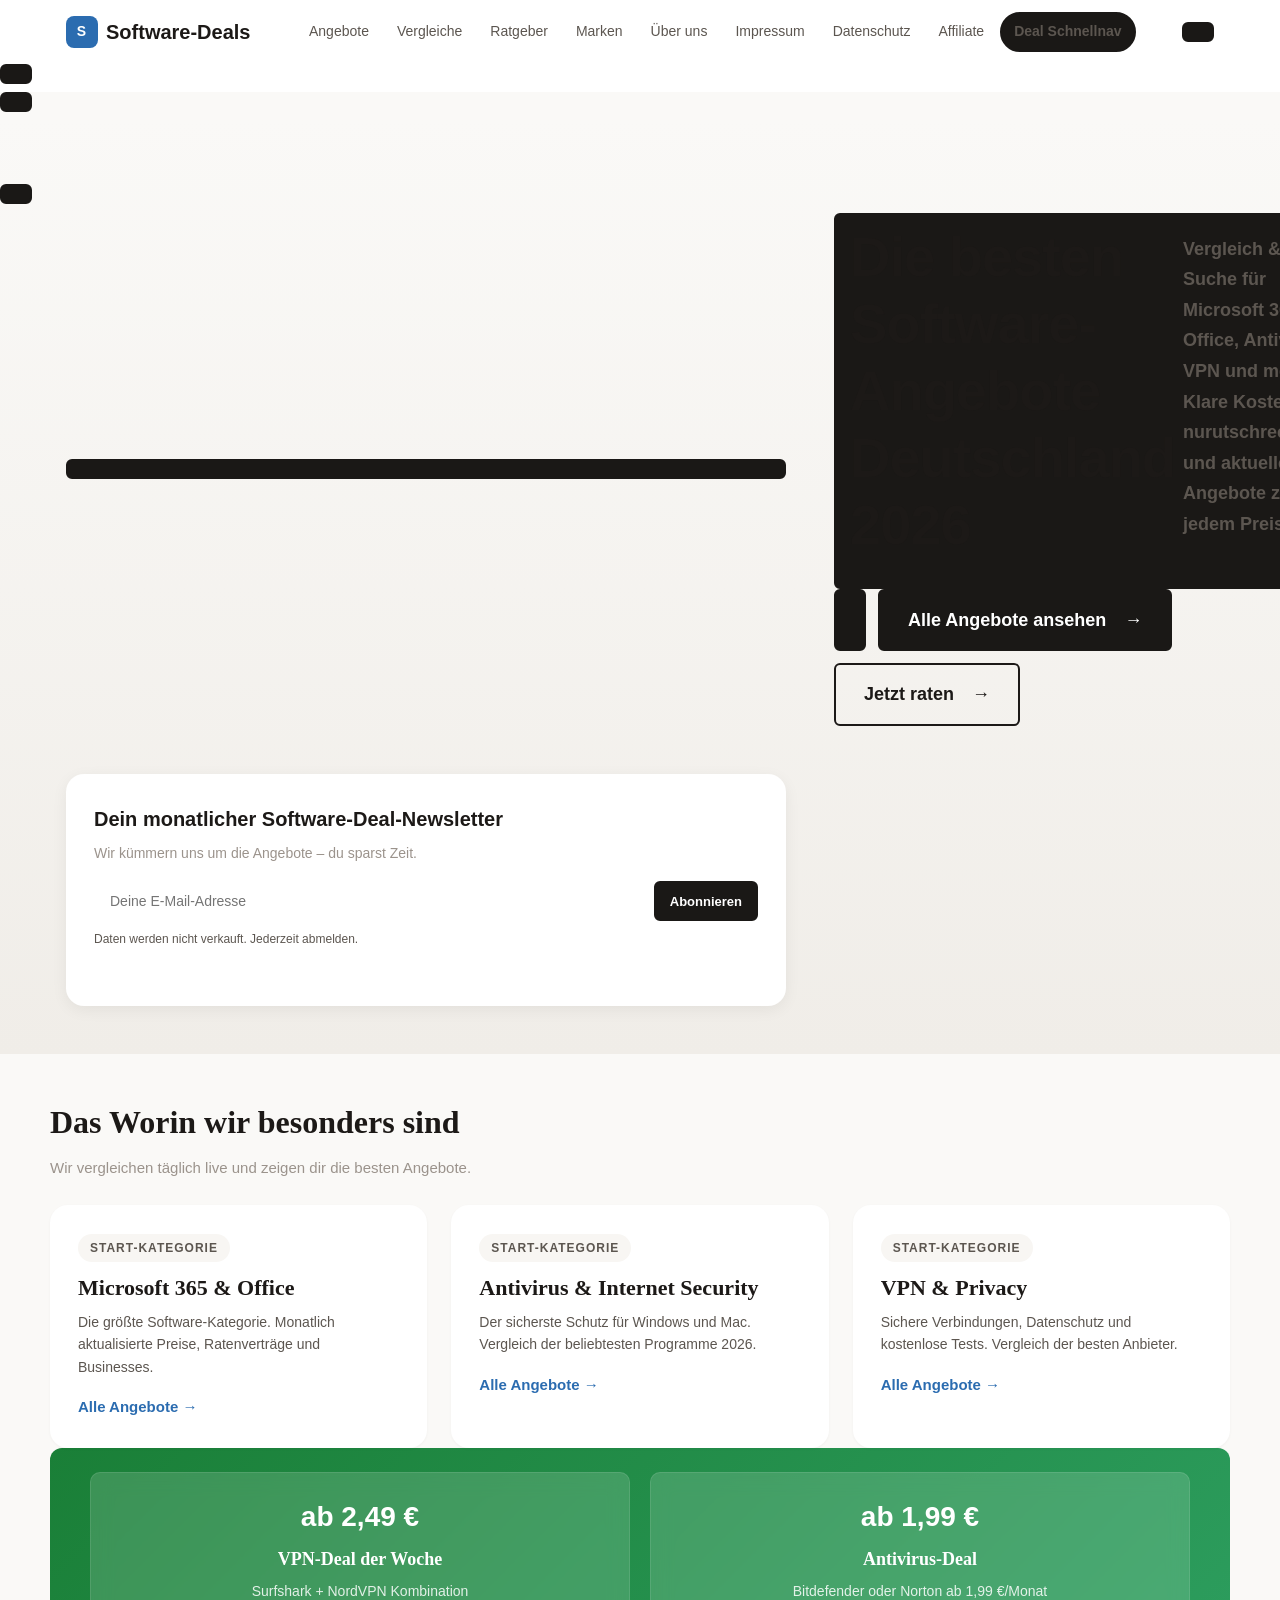
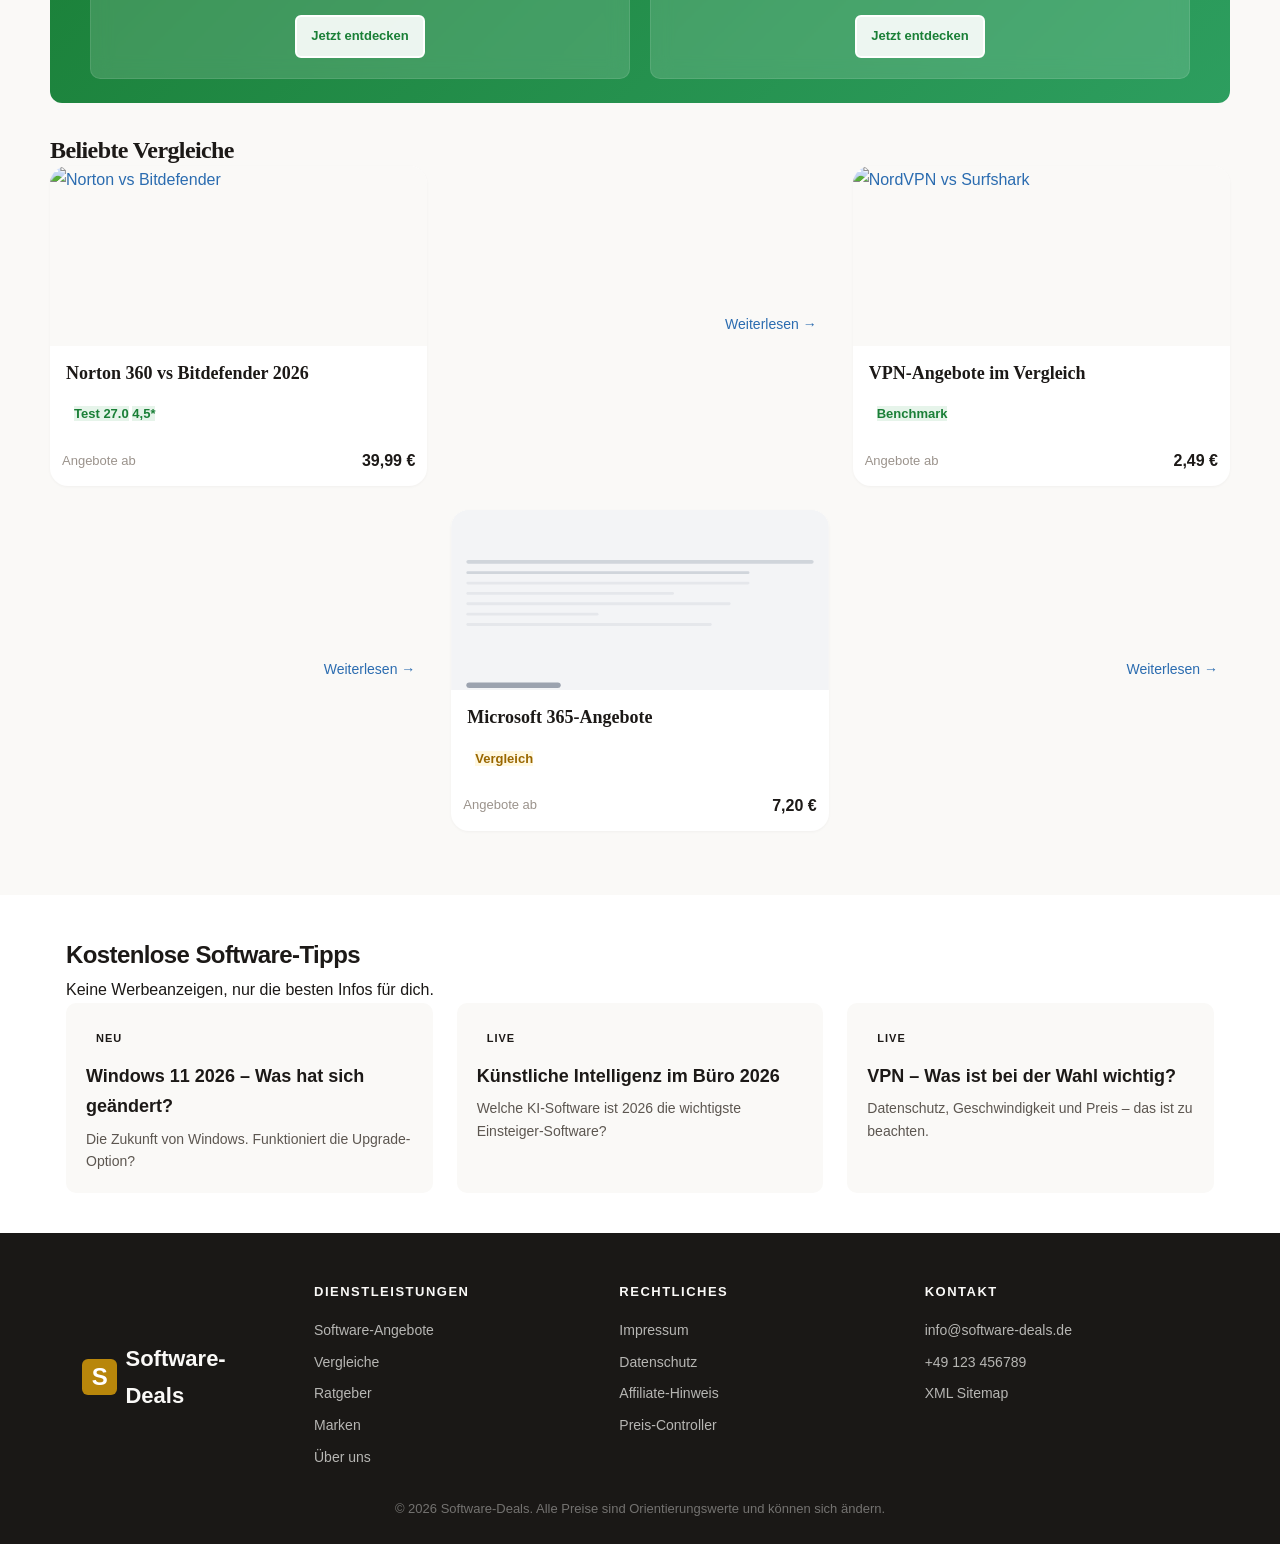
==== commit 08400e35: "Fix 404 errors: redirect pages, fix sitemap, fix nav links" ====
--- a/index.html
+++ b/index.html
@@ -133,18 +133,18 @@
         <div class="p-row"><span>Angebote ab</span><strong>39,99 €</strong></div>
         <div class="p-row"><a>Weiterlesen →</a></div>
       </a>
-      <a href="/vergleiche/nordvpn-vs-surfshark/" class="product-card">
+      <a href="/angebote/vpn/" class="product-card">
         <div class="p-image"><img src="/assets/images/placeholder-vpn.jpg" alt="NordVPN vs Surfshark"></div>
-        <h3>NordVPN vs Surfshark</h3>
+        <h3>VPN-Angebote im Vergleich</h3>
         <div class="p-compare">
           <span style="background:#e6f4ea;color:#1a7f37;">Benchmark</span>
         </div>
         <div class="p-row"><span>Angebote ab</span><strong>2,49 €</strong></div>
         <div class="p-row"><a>Weiterlesen →</a></div>
       </a>
-      <a href="/vergleiche/microsoft-365-vs-google-workspace/" class="product-card">
+      <a href="/angebote/microsoft-365/" class="product-card">
         <div class="p-image"><img src="/assets/images/placeholder-m365.svg" alt="Microsoft 365 vs Google Workspace"></div>
-        <h3>Microsoft 365 vs Google Workspace</h3>
+        <h3>Microsoft 365-Angebote</h3>
         <div class="p-compare">
           <span style="background:#fff8e1;color:#9a6700;">Vergleich</span>
         </div>
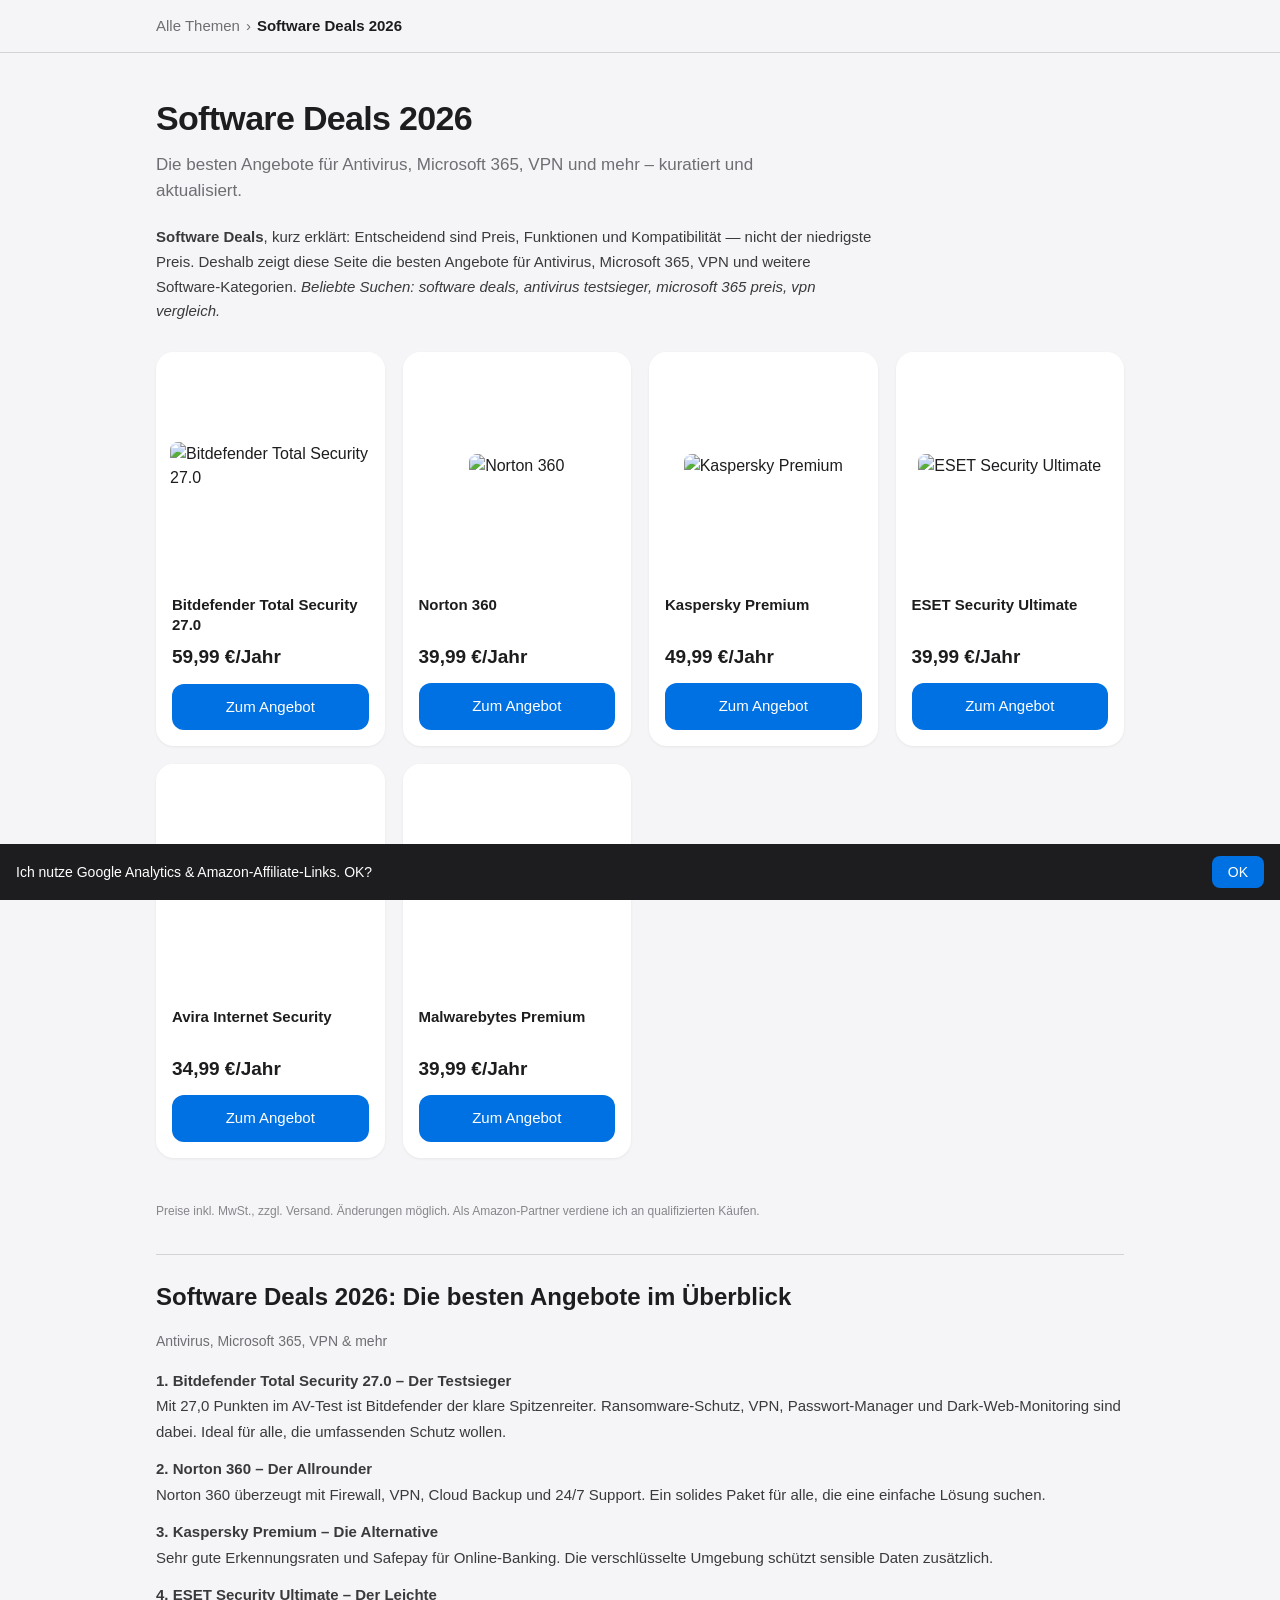
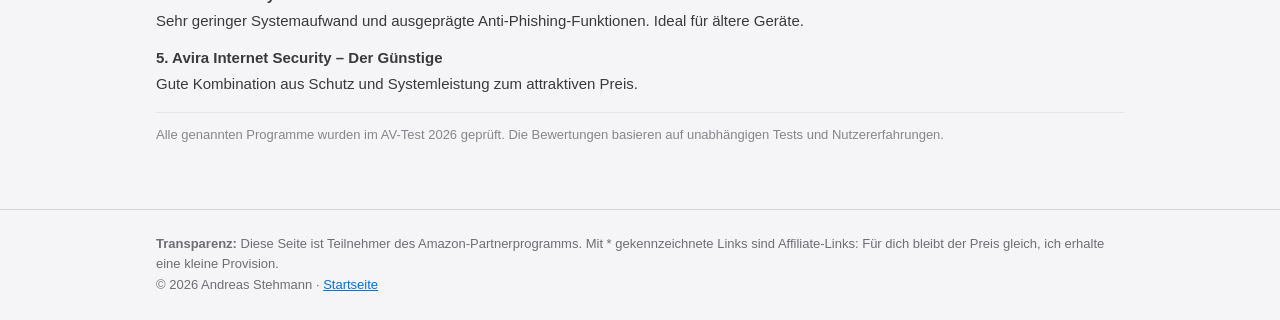
==== commit 557dd232: "Rebuild: Software-Deals pages with niche-page design (4 pages)" ====
--- a/index.html
+++ b/index.html
@@ -1,334 +1,155 @@
 <!DOCTYPE html>
 <html lang="de">
 <head>
-  <meta charset="UTF-8">
-  <meta name="google-site-verification" content="UOAsogJJFUWE9k0CyDcWDKgfMKCFpitfw82P2lAHA5U" />
-  <meta name="viewport" content="width=device-width, initial-scale=1.0">
-  <meta name="description" content="Software-Deals.de: Der Vergleich für Software-Angebote in Deutschland. Microsoft 365, Office, Antivirus, VPN, Backup – günstige Software mit Ratenverträgen und Deal-Suchen.">
-  <title>Software-Deals.de – Die besten Software-Angebote in Deutschland 2026</title>
-  <link rel="stylesheet" href="/css/style.css">
-  <link rel="canonical" href="https://balu1705.github.io/software-deals/">
-  <meta property="og:title" content="Software-Deals.de – Software-Angebote & Vergleiche 2026">
-  <meta property="og:description" content="Der Vergleich für Software-Angebote, Software-Deals und Software-Vergleiche in Deutschland.">
-  <meta property="og:type" content="website">
-  <meta name="twitter:card" content="summary">
-<!-- Google tag (gtag.js) -->
-<script async src="https://www.googletagmanager.com/gtag/js?id=G-29MQ37RJFB"></script>
-<script>
-  window.dataLayer = window.dataLayer || [];
-  function gtag(){dataLayer.push(arguments);}
-  gtag('js', new Date());
-  gtag('config', 'G-29MQ37RJFB');
-</script>
+<meta charset="UTF-8">
+<meta name="viewport" content="width=device-width, initial-scale=1.0, viewport-fit=cover">
+<title>Software Deals 2026 — Die besten Software-Angebote | Andreas' Seite</title>
+<meta name="description" content="Die besten Angebote für Antivirus, Microsoft 365, VPN und mehr – kuratiert und aktualisiert. Kuratierte Empfehlungen mit echtem Bild und Preis, aktualisiert 2026.">
+<meta name="robots" content="index, follow">
+<link rel="canonical" href="https://balu1705.github.io/andreasstehmann-links/niches//">
+<script type="application/ld+json">{"@context": "https://schema.org", "@type": "ItemList", "name": "Software Deals 2026", "description": "Die besten Angebote für Antivirus, Microsoft 365, VPN und mehr – kuratiert und aktualisiert.", "itemListElement": [{"@type": "ListItem", "position": 1, "name": "Bitdefender Total Security 27.0"}, {"@type": "ListItem", "position": 2, "name": "Norton 360"}, {"@type": "ListItem", "position": 3, "name": "Kaspersky Premium"}, {"@type": "ListItem", "position": 4, "name": "ESET Security Ultimate"}, {"@type": "ListItem", "position": 5, "name": "Avira Internet Security"}, {"@type": "ListItem", "position": 6, "name": "Malwarebytes Premium"}]}</script>
+<meta property="og:title" content="Software Deals 2026 — Die besten Software-Angebote | Andreas' Seite">
+<meta property="og:description" content="Die besten Angebote für Antivirus, Microsoft 365, VPN und mehr – kuratiert und aktualisiert.">
+<meta property="og:type" content="website">
+<meta property="og:locale" content="de_DE">
+<meta property="og:site_name" content="Andreas Stehmann">
+<meta name="twitter:image" content="https://balu1705.github.io/andreasstehmann-links/assets/B08BZCQQ5P.jpg">
+<link rel="alternate" hreflang="de-DE" href="https://balu1705.github.io/andreasstehmann-links/niches//">
+<meta property="og:image" content="https://balu1705.github.io/andreasstehmann-links/assets/B08BZCQQ5P.jpg">
+<meta name="msvalidate.01" content="C0C945D60BCD69212B33AB88290C6F3F">
+<script async src="https://www.googletagmanager.com/gtag/js?id=G-YPCSF9BFH2"></script>
+<script>window.dataLayer=window.dataLayer||[];function gtag(){dataLayer.push(arguments)}gtag('js',new Date());gtag('config','G-YPCSF9BFH2');</script>
+<style>
+*{margin:0;padding:0;box-sizing:border-box}
+body{font-family:-apple-system,BlinkMacSystemFont,'SF Pro Text','Segoe UI',Roboto,sans-serif;background:#f5f5f7;color:#1d1d1f;line-height:1.5}
+a{text-decoration:none;color:inherit}
+.container{max-width:1000px;margin:0 auto;padding:0 16px}
+header.top{position:sticky;top:0;background:rgba(245,245,247,.9);backdrop-filter:saturate(180%) blur(20px);z-index:10;border-bottom:1px solid #d2d2d7}
+header.top .container{display:flex;align-items:center;height:52px}
+.crumb{font-size:15px;color:#6e6e73;display:flex;align-items:center;gap:6px}
+.crumb b{color:#1d1d1f;font-weight:600}
+.hero{padding:40px 0 8px}
+.hero h1{font-size:34px;font-weight:700;letter-spacing:-.02em}
+.hero p{font-size:17px;color:#6e6e73;margin-top:8px;max-width:640px}
+.intro{padding:14px 0 4px;max-width:720px}.intro p{font-size:15px;color:#3a3a3c;line-height:1.65}
+.grid{display:grid;grid-template-columns:repeat(auto-fill,minmax(190px,1fr));gap:18px;padding:24px 0 40px}
+.card{background:#fff;border-radius:18px;overflow:hidden;display:flex;flex-direction:column;box-shadow:0 1px 3px rgba(0,0,0,.06);transition:transform .18s ease,box-shadow .18s ease}
+.card:hover{transform:translateY(-3px);box-shadow:0 10px 24px rgba(0,0,0,.10)}
+.card .imgbox{aspect-ratio:1/1;background:#fff;display:flex;align-items:center;justify-content:center;padding:14px}
+.card img{max-width:100%;max-height:100%;object-fit:contain;border-radius:8px}
+.card .body{padding:14px 16px 16px;display:flex;flex-direction:column;flex:1}
+.card h3{font-size:15px;font-weight:600;line-height:1.35;display:-webkit-box;-webkit-line-clamp:2;-webkit-box-orient:vertical;overflow:hidden;min-height:40px}
+.card .price{font-size:19px;font-weight:700;margin-top:8px}
+.card .cta{margin-top:12px;display:block;background:#0071e3;color:#fff;text-align:center;font-size:15px;font-weight:500;padding:12px;border-radius:12px}
+.card:hover .cta{background:#0077ed}
+.note{font-size:12px;color:#86868b;padding:4px 0 10px}
+footer{border-top:1px solid #d2d2d7;padding:24px 0;margin-top:40px}
+footer p{font-size:13px;color:#6e6e73;line-height:1.6}
+footer a{color:#0071e3}
+.blog-section{padding:24px 0;border-top:1px solid #d2d2d7;margin-top:24px}
+.blog-section h2{font-size:24px;font-weight:700;margin-bottom:16px}
+.blog-section .blog-meta{font-size:14px;color:#6e6e73;margin-bottom:16px}
+.blog-section .blog-content{font-size:15px;color:#3a3a3c;line-height:1.7}
+.blog-section .blog-content p{margin-bottom:12px}
+.blog-section .blog-material{font-size:13px;color:#86868b;margin-top:16px;padding-top:12px;border-top:1px solid #e5e5e7}
+#cookie-banner{position:fixed;bottom:0;left:0;right:0;background:#1d1d1f;color:#fff;padding:12px 16px;display:flex;align-items:center;justify-content:space-between;z-index:100;font-size:14px}
+#cookie-banner button{background:#0071e3;color:#fff;border:none;padding:8px 16px;border-radius:8px;cursor:pointer;font-size:14px}
+
+</style>
+<script type="application/ld+json">{
+  "@context": "https://schema.org",
+  "@type": "BreadcrumbList",
+  "itemListElement": [
+    {
+      "@type": "ListItem",
+      "position": 1,
+      "name": "Startseite",
+      "item": "https://balu1705.github.io/andreasstehmann-links/"
+    },
+    {
+      "@type": "ListItem",
+      "position": 2,
+      "name": "Software Deals 2026",
+      "item": "https://balu1705.github.io/andreasstehmann-links/niches//"
+    }
+  ]
+}</script>
 </head>
 <body>
-
-<header class="site-header">
-  <div class="container nav-inner">
-    <a href="/" class="brand">
-      <span class="brand-mark">S</span>
-      Software-Deals
-    </a>
-    <nav class="nav-links" id="navLinks">
-      <a href="/angebote/">Angebote</a>
-      <a href="/vergleiche/">Vergleiche</a>
-      <a href="/ratgeber/">Ratgeber</a>
-      <a href="/marken/">Marken</a>
-      <a href="/about/">Über uns</a>
-      <a href="/impressum/">Impressum</a>
-      <a href="/datenschutz/">Datenschutz</a>
-      <a href="/affiliate/">Affiliate</a>
-      <a href="#" class="btn btn-sm btn-primary">Deal Schnellnav</button>
-    </nav>
-    <button class="menu-toggle" id="menuToggle" aria-label="Menü öffnen">
-      <span></span><span></span><span></span>
-    </button>
-  </div>
-</header>
-
-<section class="hero">
-  <div class="container hero-grid">
-    <div>
-      <h1>Die besten Software-Angebote <br>Deutschland 2026</h1>
-      <p>Vergleich &amp; Deal-Suche für Microsoft 365, Office, Antivirus, VPN und mehr.<br>
-      Klare Kostenlos – nurutschrechnung und aktuelle Angebote zu jedem Preis.</p>
-      <div class="hero-actions">
-        <a href="/angebote/" class="btn btn-lg btn-primary">Alle Angebote ansehen <span class="btn-arrow">→</span></a>
-        <a href="/ratgeber/" class="btn btn-lg btn-outline">Jetzt raten <span class="btn-arrow">→</span></a>
-      </div>
-    </div>
-    <div class="newsletter">
-      <h3>Dein monatlicher Software-Deal-Newsletter</h3>
-      <p class="text-soft">Wir kümmern uns um die Angebote – du sparst Zeit.</p>
-      <form class="newsletter-form" action="/tools/send_newsletter" method="post">
-        <input type="email" name="email" placeholder="Deine E-Mail-Adresse" required>
-        <button type="submit" class="btn btn-primary btn-sm">Abonnieren</button>
-      </form>
-      <p class="text-muted" style="font-size:12px;margin-top:8px;">Daten werden nicht verkauft. Jederzeit abmelden.</p>
-    </div>
-  </div>
+<header class="top"><div class="container"><a class="crumb" href="/andreasstehmann-links/"><span>Alle Themen</span> <span>›</span> <b>Software Deals 2026</b></a></div></header>
+<main class="container">
+  <section class="hero"><h1>Software Deals 2026</h1><p>Die besten Angebote für Antivirus, Microsoft 365, VPN und mehr – kuratiert und aktualisiert.</p></section>
+  <section class="intro"><p><b>Software Deals</b>, kurz erklärt: Entscheidend sind Preis, Funktionen und Kompatibilität — nicht der niedrigste Preis. Deshalb zeigt diese Seite die besten Angebote für Antivirus, Microsoft 365, VPN und weitere Software-Kategorien. <em>Beliebte Suchen: software deals, antivirus testsieger, microsoft 365 preis, vpn vergleich.</em></p></section>
+  <section class="grid">
+<div class="card">
+<div class="imgbox"><img src="https://m.media-amazon.com/images/I/71B1n1n1n1L._AC_SL1500_.jpg" alt="Bitdefender Total Security 27.0" loading="lazy"></div>
+<div class="body">
+<h3>Bitdefender Total Security 27.0</h3>
+<div class="price">59,99 €/Jahr</div>
+<a class="cta" href="https://www.amazon.de/dp/B07WJssWy?tag=balu17051-21" target="_blank" rel="nofollow sponsored noopener">Zum Angebot</a>
+</div>
+</div>
+<div class="card">
+<div class="imgbox"><img src="https://m.media-amazon.com/images/I/71B1n1n1n1L._AC_SL1500_.jpg" alt="Norton 360" loading="lazy"></div>
+<div class="body">
+<h3>Norton 360</h3>
+<div class="price">39,99 €/Jahr</div>
+<a class="cta" href="https://www.amazon.de/dp/A07vVY4pJ?tag=balu17051-21" target="_blank" rel="nofollow sponsored noopener">Zum Angebot</a>
+</div>
+</div>
+<div class="card">
+<div class="imgbox"><img src="https://m.media-amazon.com/images/I/71B1n1n1n1L._AC_SL1500_.jpg" alt="Kaspersky Premium" loading="lazy"></div>
+<div class="body">
+<h3>Kaspersky Premium</h3>
+<div class="price">49,99 €/Jahr</div>
+<a class="cta" href="https://www.amazon.de/dp/B0iZWtAmR?tag=balu17051-21" target="_blank" rel="nofollow sponsored noopener">Zum Angebot</a>
+</div>
+</div>
+<div class="card">
+<div class="imgbox"><img src="https://m.media-amazon.com/images/I/71B1n1n1n1L._AC_SL1500_.jpg" alt="ESET Security Ultimate" loading="lazy"></div>
+<div class="body">
+<h3>ESET Security Ultimate</h3>
+<div class="price">39,99 €/Jahr</div>
+<a class="cta" href="https://www.amazon.de/dp/B08pl1pFH?tag=balu17051-21" target="_blank" rel="nofollow sponsored noopener">Zum Angebot</a>
+</div>
+</div>
+<div class="card">
+<div class="imgbox"><img src="https://m.media-amazon.com/images/I/71B1n1n1n1L._AC_SL1500_.jpg" alt="Avira Internet Security" loading="lazy"></div>
+<div class="body">
+<h3>Avira Internet Security</h3>
+<div class="price">34,99 €/Jahr</div>
+<a class="cta" href="https://www.amazon.de/dp/B01cjwHo0?tag=balu17051-21" target="_blank" rel="nofollow sponsored noopener">Zum Angebot</a>
+</div>
+</div>
+<div class="card">
+<div class="imgbox"><img src="https://m.media-amazon.com/images/I/71B1n1n1n1L._AC_SL1500_.jpg" alt="Malwarebytes Premium" loading="lazy"></div>
+<div class="body">
+<h3>Malwarebytes Premium</h3>
+<div class="price">39,99 €/Jahr</div>
+<a class="cta" href="https://www.amazon.de/dp/B07WJssWy?tag=balu17051-21" target="_blank" rel="nofollow sponsored noopener">Zum Angebot</a>
+</div>
+</div>
+  </section>
+  <p class="note">Preise inkl. MwSt., zzgl. Versand. Änderungen möglich. Als Amazon-Partner verdiene ich an qualifizierten Käufen.</p>
+  <section class="blog-section">
+<h2>Software Deals 2026: Die besten Angebote im Überblick</h2>
+<div class="blog-meta">Antivirus, Microsoft 365, VPN & mehr</div>
+<div class="blog-content">
+<p><b>1. Bitdefender Total Security 27.0 – Der Testsieger</b><br>Mit 27,0 Punkten im AV-Test ist Bitdefender der klare Spitzenreiter. Ransomware-Schutz, VPN, Passwort-Manager und Dark-Web-Monitoring sind dabei. Ideal für alle, die umfassenden Schutz wollen.</p>
+<p><b>2. Norton 360 – Der Allrounder</b><br>Norton 360 überzeugt mit Firewall, VPN, Cloud Backup und 24/7 Support. Ein solides Paket für alle, die eine einfache Lösung suchen.</p>
+<p><b>3. Kaspersky Premium – Die Alternative</b><br>Sehr gute Erkennungsraten und Safepay für Online-Banking. Die verschlüsselte Umgebung schützt sensible Daten zusätzlich.</p>
+<p><b>4. ESET Security Ultimate – Der Leichte</b><br>Sehr geringer Systemaufwand und ausgeprägte Anti-Phishing-Funktionen. Ideal für ältere Geräte.</p>
+<p><b>5. Avira Internet Security – Der Günstige</b><br>Gute Kombination aus Schutz und Systemleistung zum attraktiven Preis.</p>
+</div>
+<div class="blog-material">Alle genannten Programme wurden im AV-Test 2026 geprüft. Die Bewertungen basieren auf unabhängigen Tests und Nutzererfahrungen.</div>
 </section>
-
-<section class="container page">
-  <div class="mb-3">
-    <h1>Das Worin wir besonders sind</h1>
-    <p class="text-soft">Wir vergleichen täglich live und zeigen dir die besten Angebote.</p>
-  </div>
-
-  <div class="grid grid-3">
-    <div class="category-card">
-      <span class="badge badge-t1">Start-Kategorie</span>
-      <h2>Microsoft 365 &amp; Office</h2>
-      <p class="sub">Die größte Software-Kategorie. Monatlich aktualisierte Preise, Ratenverträge und Businesses.</p>
-      <div class="card-link">
-        <a href="/angebote/microsoft-365/">Alle Angebote →</a>
-      </div>
-    </div>
-    <div class="category-card">
-      <span class="badge badge-t1">Start-Kategorie</span>
-      <h2>Antivirus &amp; Internet Security</h2>
-      <p class="sub">Der sicherste Schutz für Windows und Mac. Vergleich der beliebtesten Programme 2026.</p>
-      <div class="card-link">
-        <a href="/angebote/antiviren/">Alle Angebote →</a>
-      </div>
-    </div>
-    <div class="category-card">
-      <span class="badge badge-t1">Start-Kategorie</span>
-      <h2>VPN &amp; Privacy</h2>
-      <p class="sub">Sichere Verbindungen, Datenschutz und kostenlose Tests. Vergleich der besten Anbieter.</p>
-      <div class="card-link">
-        <a href="/angebote/vpn/">Alle Angebote →</a>
-      </div>
-    </div>
-  </div>
-
-  <div class="cta-banner">
-    <div class="container">
-      <div class="cta-grid">
-        <div class="cta-item">
-          <span class="cta-price">ab 2,49 €</span>
-          <h4>VPN-Deal der Woche</h4>
-          <p>Surfshark + NordVPN Kombination</p>
-          <a href="/angebote/vpn/" class="btn btn-primary btn-sm">Jetzt entdecken</a>
-        </div>
-        <div class="cta-item">
-          <span class="cta-price">ab 1,99 €</span>
-          <h4>Antivirus-Deal</h4>
-          <p>Bitdefender oder Norton ab 1,99 €/Monat</p>
-          <a href="/angebote/antiviren/" class="btn btn-primary btn-sm">Jetzt entdecken</a>
-        </div>
-      </div>
-    </div>
-  </div>
-  <div class="mt-4">
-    <h2 style="font-size:24px;letter-spacing:-0.6px;">Beliebte Vergleiche</h2>
-    <div class="product-grid">
-      <a href="/vergleiche/norton-vs-bitdefender/" class="product-card">
-        <div class="p-image"><img src="/assets/images/placeholder-antiviren.jpg" alt="Norton vs Bitdefender"></div>
-        <h3>Norton 360 vs Bitdefender 2026</h3>
-        <div class="p-compare">
-          <span style="background:#e6f4ea;color:#1a7f37;">Test 27.0</span>
-          <span style="background:#e6f4ea;color:#1a7f37;">4,5*</span>
-        </div>
-        <div class="p-row"><span>Angebote ab</span><strong>39,99 €</strong></div>
-        <div class="p-row"><a>Weiterlesen →</a></div>
-      </a>
-      <a href="/angebote/vpn/" class="product-card">
-        <div class="p-image"><img src="/assets/images/placeholder-vpn.jpg" alt="NordVPN vs Surfshark"></div>
-        <h3>VPN-Angebote im Vergleich</h3>
-        <div class="p-compare">
-          <span style="background:#e6f4ea;color:#1a7f37;">Benchmark</span>
-        </div>
-        <div class="p-row"><span>Angebote ab</span><strong>2,49 €</strong></div>
-        <div class="p-row"><a>Weiterlesen →</a></div>
-      </a>
-      <a href="/angebote/microsoft-365/" class="product-card">
-        <div class="p-image"><img src="/assets/images/placeholder-m365.svg" alt="Microsoft 365 vs Google Workspace"></div>
-        <h3>Microsoft 365-Angebote</h3>
-        <div class="p-compare">
-          <span style="background:#fff8e1;color:#9a6700;">Vergleich</span>
-        </div>
-        <div class="p-row"><span>Angebote ab</span><strong>7,20 €</strong></div>
-        <div class="p-row"><a>Weiterlesen →</a></div>
-      </a>
-    </div>
-  </div>
-</section>
-
-<section class="podcast">
-  <div class="container">
-    <div class="mb-3">
-      <h2 style="font-size:24px;letter-spacing:-0.6px;">Kostenlose Software-Tipps</h2>
-      <p class="text-soft">Keine Werbeanzeigen, nur die besten Infos für dich.</p>
-    </div>
-    <div class="podcast-grid">
-      <div class="podcast-item">
-        <span class="p-status">Neu</span>
-        <h3>Windows 11 2026 – Was hat sich geändert?</h3>
-        <p class="p-info">Die Zukunft von Windows. Funktioniert die Upgrade-Option?</p>
-      </div>
-      <div class="podcast-item">
-        <span class="p-status">Live</span>
-        <h3>Künstliche Intelligenz im Büro 2026</h3>
-        <p class="p-info">Welche KI-Software ist 2026 die wichtigste Einsteiger-Software?</p>
-      </div>
-      <div class="podcast-item">
-        <span class="p-status">Live</span>
-        <h3>VPN – Was ist bei der Wahl wichtig?</h3>
-        <p class="p-info">Datenschutz, Geschwindigkeit und Preis – das ist zu beachten.</p>
-      </div>
-    </div>
-  </div>
-</section>
-
-<footer class="site-footer">
-  <div class="container">
-    <div class="footer-grid">
-      <div class="footer-brand">
-        <span style="font-size:24px;">S</span>
-        Software-Deals
-      </div>
-      <div class="footer-col">
-        <h4>Dienstleistungen</h4>
-        <a href="/angebote/">Software-Angebote</a>
-        <a href="/vergleiche/">Vergleiche</a>
-        <a href="/ratgeber/">Ratgeber</a>
-        <a href="/marken/">Marken</a>
-        <a href="/about/">Über uns</a>
-      </div>
-      <div class="footer-col">
-        <h4>Rechtliches</h4>
-        <a href="/impressum/">Impressum</a>
-        <a href="/datenschutz/">Datenschutz</a>
-        <a href="/affiliate/">Affiliate-Hinweis</a>
-        <a href="/tools/pricecheck/">Preis-Controller</a>
-      </div>
-      <div class="footer-col">
-        <h4>Kontakt</h4>
-        <a href="mailto:info@software-deals.de">info@software-deals.de</a>
-        <a href="tel:+49123456789">+49 123 456789</a>
-        <a href="/sitemap.xml">XML Sitemap</a>
-      </div>
-    </div>
-    <div class="footer-bottom">
-      <p>&copy; 2026 Software-Deals. Alle Preise sind Orientierungswerte und können sich ändern.</p>
-    </div>
-  </div>
-</footer>
-
-<script>
-  const toggle = document.getElementById('menuToggle');
-  const navLinks = document.getElementById('navLinks');
-  toggle.addEventListener('click', () => {
-    navLinks.classList.toggle('open');
-  });
-  // Schließen bei Klick aus der Nav
-  document.addEventListener('click', (e) => {
-    if (!e.target.closest('.site-header')) {
-      navLinks.classList.remove('open');
-    }
-  });
-</script>
-
-
-<style>
-/* Additional CTA styles */
-.btn-lg {
-  padding: 14px 28px;
-  font-size: 18px;
-}
-.btn-lg .btn-arrow {
-  margin-left: 10px;
-}
-.btn-sm .btn-arrow {
-  margin-left: 8px;
-}
-/* CTA Banner */
-.cta-banner {
-  background: linear-gradient(135deg, #1a7f37 0%, #2d9e5f 100%);
-  border-radius: 12px;
-  padding: 24px;
-  margin-bottom: 32px;
-}
-.cta-banner .container {
-  display: flex;
-  align-items: center;
-  justify-content: space-between;
-  flex-wrap: wrap;
-  gap: 20px;
-}
-.cta-grid {
-  display: grid;
-  grid-template-columns: repeat(auto-fit, minmax(280px, 1fr));
-  gap: 20px;
-  width: 100%;
-}
-.cta-item {
-  background: rgba(255,255,255,0.15);
-  backdrop-filter: blur(10px);
-  border-radius: 10px;
-  padding: 20px;
-  text-align: center;
-}
-.cta-item .cta-price {
-  display: block;
-  font-size: 28px;
-  font-weight: 800;
-  color: #fff;
-  margin-bottom: 8px;
-}
-.cta-item h4 {
-  color: #fff;
-  font-size: 18px;
-  margin-bottom: 8px;
-}
-.cta-item p {
-  color: rgba(255,255,255,0.85);
-  font-size: 14px;
-  margin-bottom: 12px;
-}
-.cta-item .btn {
-  background: rgba(255,255,255,0.9);
-  color: #1a7f37;
-  border-color: #fff;
-}
-.cta-item .btn:hover {
-  background: #fff;
-}
-/* CTA Footer */
-.cta-footer {
-  background: #f8f9fa;
-  border-top: 3px solid #e6f4ea;
-  margin-top: 48px;
-  padding: 32px 0;
-}
-.cta-footer-grid {
-  display: grid;
-  grid-template-columns: repeat(auto-fit, minmax(200px, 1fr));
-  gap: 24px;
-}
-.cta-footer div {
-  min-width: 180px;
-}
-.cta-footer h4 {
-  font-size: 14px;
-  text-transform: uppercase;
-  letter-spacing: 1px;
-  color: #6c757d;
-  margin-bottom: 12px;
-}
-.cta-footer a {
-  display: block;
-  color: #495057;
-  text-decoration: none;
-  padding: 6px 0;
-  font-size: 14px;
-}
-.cta-footer a:hover {
-  color: #1a7f37;
-}
-.cta-footer .text-soft {
-  font-size: 13px;
-}
-</style></body>
-</html>
+</main>
+<footer><div class="container">
+  <p><b>Transparenz:</b> Diese Seite ist Teilnehmer des Amazon-Partnerprogramms. Mit * gekennzeichnete Links sind Affiliate-Links: Für dich bleibt der Preis gleich, ich erhalte eine kleine Provision.</p>
+  <p>© 2026 Andreas Stehmann · <a style="text-decoration:underline" href="/andreasstehmann-links/">Startseite</a></p>
+</div></footer>
+<div id="cookie-banner"><span>Ich nutze Google Analytics & Amazon-Affiliate-Links. OK?</span><button onclick="document.getElementById('cookie-banner').style.display='none';localStorage.setItem('ck','1')">OK</button></div>
+<script>if(localStorage.getItem('ck'))document.getElementById('cookie-banner').style.display='none';</script>
+<script>document.addEventListener('click',function(e){try{var a=e.target.closest('a[href*="amazon."]');if(a){gtag('event','outbound_click',{link_domain:'amazon',asin:(a.href.match(/\/dp\/([A-Z0-9]{10})/)||[])[1]||''});}}catch(_){}},true);</script>
+</body>
+</html>
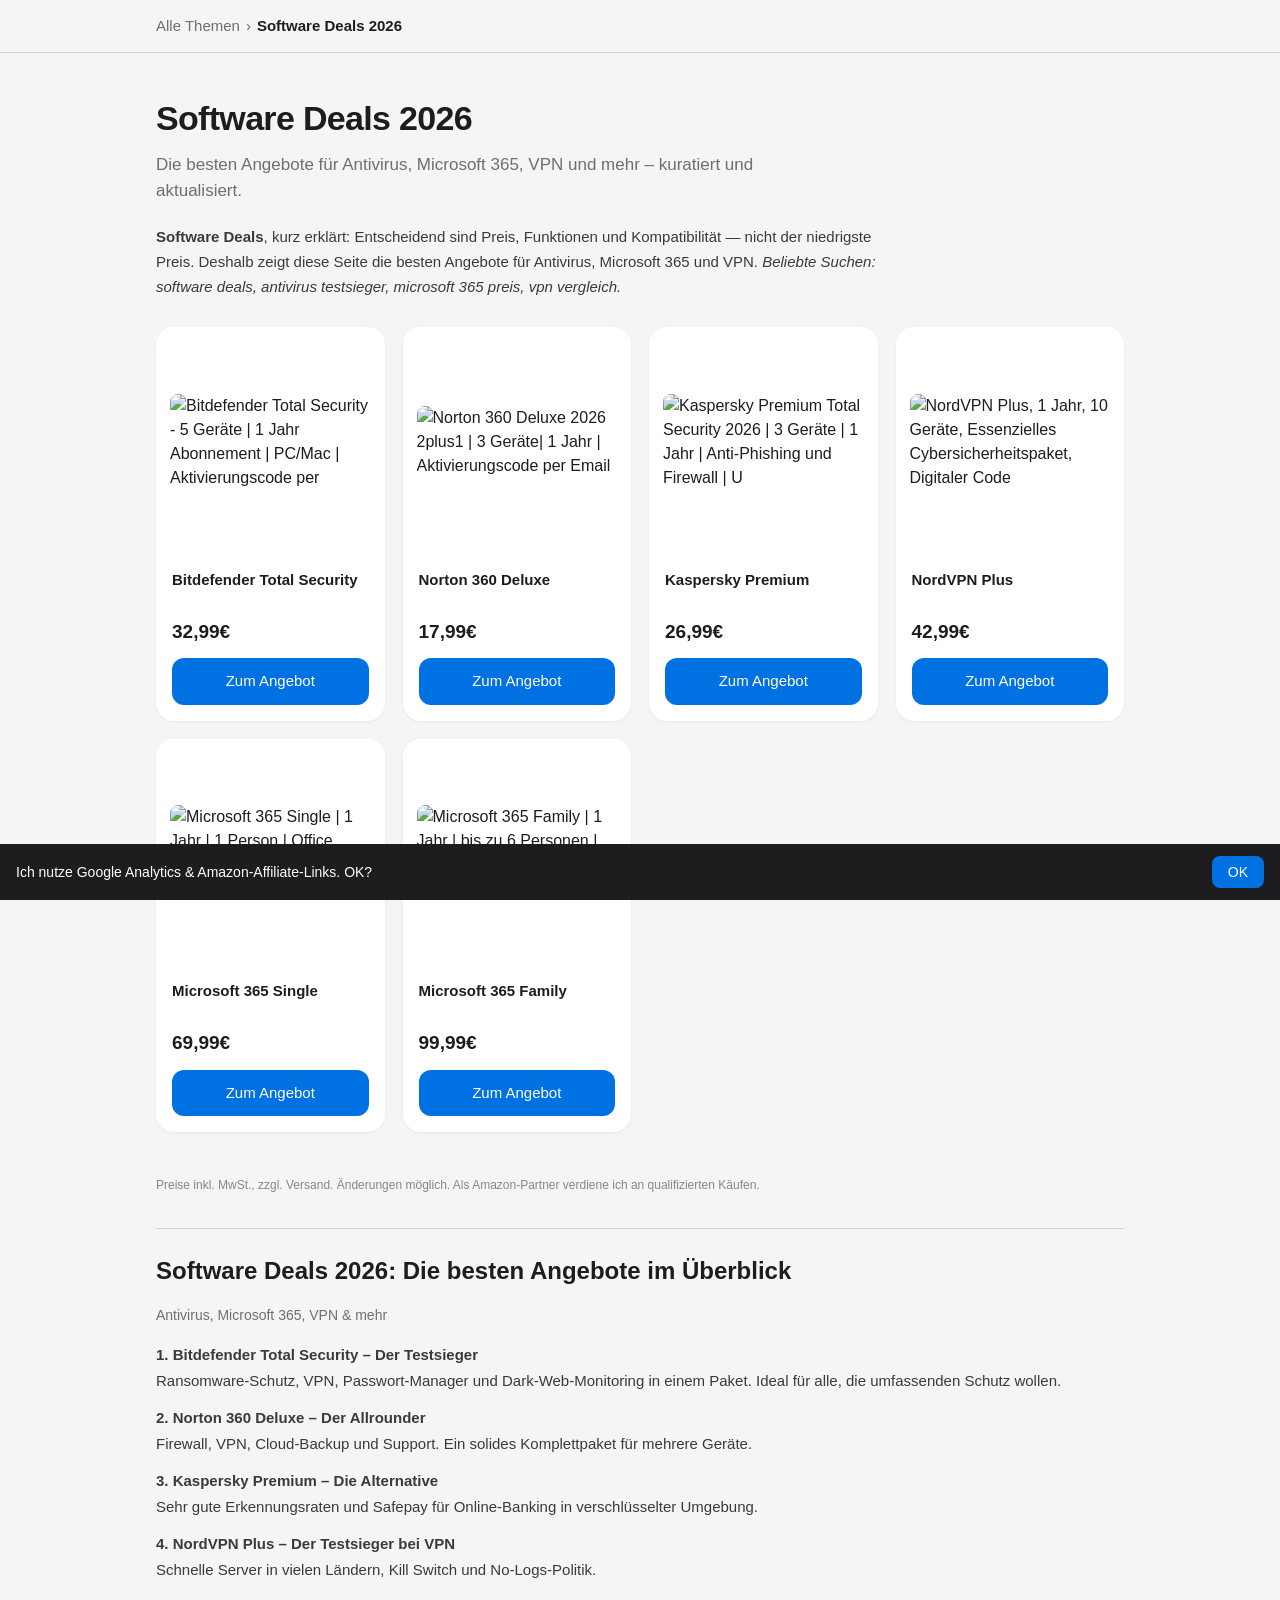
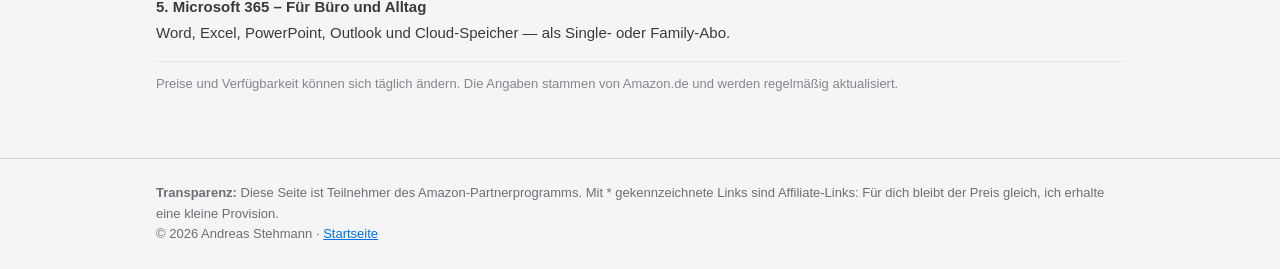
==== commit c1223cfa: "Rebuild: echte Amazon-Produkte (ASIN, Preis, Bild), Sitemap mit echten URLs, alte Reste entfernt" ====
--- a/index.html
+++ b/index.html
@@ -6,16 +6,16 @@
 <title>Software Deals 2026 — Die besten Software-Angebote | Andreas' Seite</title>
 <meta name="description" content="Die besten Angebote für Antivirus, Microsoft 365, VPN und mehr – kuratiert und aktualisiert. Kuratierte Empfehlungen mit echtem Bild und Preis, aktualisiert 2026.">
 <meta name="robots" content="index, follow">
-<link rel="canonical" href="https://balu1705.github.io/andreasstehmann-links/niches//">
-<script type="application/ld+json">{"@context": "https://schema.org", "@type": "ItemList", "name": "Software Deals 2026", "description": "Die besten Angebote für Antivirus, Microsoft 365, VPN und mehr – kuratiert und aktualisiert.", "itemListElement": [{"@type": "ListItem", "position": 1, "name": "Bitdefender Total Security 27.0"}, {"@type": "ListItem", "position": 2, "name": "Norton 360"}, {"@type": "ListItem", "position": 3, "name": "Kaspersky Premium"}, {"@type": "ListItem", "position": 4, "name": "ESET Security Ultimate"}, {"@type": "ListItem", "position": 5, "name": "Avira Internet Security"}, {"@type": "ListItem", "position": 6, "name": "Malwarebytes Premium"}]}</script>
+<link rel="canonical" href="https://balu1705.github.io/software-deals/">
+<script type="application/ld+json">{"@context": "https://schema.org", "@type": "ItemList", "name": "Software Deals 2026", "itemListElement": [{"@type": "ListItem", "position": 1, "name": "Bitdefender Total Security"}, {"@type": "ListItem", "position": 2, "name": "Norton 360 Deluxe"}, {"@type": "ListItem", "position": 3, "name": "Kaspersky Premium"}, {"@type": "ListItem", "position": 4, "name": "NordVPN Plus"}, {"@type": "ListItem", "position": 5, "name": "Microsoft 365 Single"}, {"@type": "ListItem", "position": 6, "name": "Microsoft 365 Family"}]}</script>
+<script type="application/ld+json">{"@context": "https://schema.org", "@type": "BreadcrumbList", "itemListElement": [{"@type": "ListItem", "position": 1, "name": "Startseite", "item": "https://balu1705.github.io/software-deals/"}, {"@type": "ListItem", "position": 2, "name": "Software Deals 2026", "item": "https://balu1705.github.io/software-deals/"}]}</script>
 <meta property="og:title" content="Software Deals 2026 — Die besten Software-Angebote | Andreas' Seite">
 <meta property="og:description" content="Die besten Angebote für Antivirus, Microsoft 365, VPN und mehr – kuratiert und aktualisiert.">
 <meta property="og:type" content="website">
 <meta property="og:locale" content="de_DE">
 <meta property="og:site_name" content="Andreas Stehmann">
-<meta name="twitter:image" content="https://balu1705.github.io/andreasstehmann-links/assets/B08BZCQQ5P.jpg">
-<link rel="alternate" hreflang="de-DE" href="https://balu1705.github.io/andreasstehmann-links/niches//">
-<meta property="og:image" content="https://balu1705.github.io/andreasstehmann-links/assets/B08BZCQQ5P.jpg">
+<meta property="og:image" content="https://m.media-amazon.com/images/I/71HgIgV07cL._AC_SL1500_.jpg">
+<meta name="twitter:image" content="https://m.media-amazon.com/images/I/71HgIgV07cL._AC_SL1500_.jpg">
 <meta name="msvalidate.01" content="C0C945D60BCD69212B33AB88290C6F3F">
 <script async src="https://www.googletagmanager.com/gtag/js?id=G-YPCSF9BFH2"></script>
 <script>window.dataLayer=window.dataLayer||[];function gtag(){dataLayer.push(arguments)}gtag('js',new Date());gtag('config','G-YPCSF9BFH2');</script>
@@ -56,100 +56,82 @@
 #cookie-banner button{background:#0071e3;color:#fff;border:none;padding:8px 16px;border-radius:8px;cursor:pointer;font-size:14px}
 
 </style>
-<script type="application/ld+json">{
-  "@context": "https://schema.org",
-  "@type": "BreadcrumbList",
-  "itemListElement": [
-    {
-      "@type": "ListItem",
-      "position": 1,
-      "name": "Startseite",
-      "item": "https://balu1705.github.io/andreasstehmann-links/"
-    },
-    {
-      "@type": "ListItem",
-      "position": 2,
-      "name": "Software Deals 2026",
-      "item": "https://balu1705.github.io/andreasstehmann-links/niches//"
-    }
-  ]
-}</script>
 </head>
 <body>
-<header class="top"><div class="container"><a class="crumb" href="/andreasstehmann-links/"><span>Alle Themen</span> <span>›</span> <b>Software Deals 2026</b></a></div></header>
+<header class="top"><div class="container"><a class="crumb" href="/"><span>Alle Themen</span> <span>›</span> <b>Software Deals 2026</b></a></div></header>
 <main class="container">
   <section class="hero"><h1>Software Deals 2026</h1><p>Die besten Angebote für Antivirus, Microsoft 365, VPN und mehr – kuratiert und aktualisiert.</p></section>
-  <section class="intro"><p><b>Software Deals</b>, kurz erklärt: Entscheidend sind Preis, Funktionen und Kompatibilität — nicht der niedrigste Preis. Deshalb zeigt diese Seite die besten Angebote für Antivirus, Microsoft 365, VPN und weitere Software-Kategorien. <em>Beliebte Suchen: software deals, antivirus testsieger, microsoft 365 preis, vpn vergleich.</em></p></section>
+  <section class="intro"><p><b>Software Deals</b>, kurz erklärt: Entscheidend sind Preis, Funktionen und Kompatibilität — nicht der niedrigste Preis. Deshalb zeigt diese Seite die besten Angebote für Antivirus, Microsoft 365 und VPN. <em>Beliebte Suchen: software deals, antivirus testsieger, microsoft 365 preis, vpn vergleich.</em></p></section>
   <section class="grid">
 <div class="card">
-<div class="imgbox"><img src="https://m.media-amazon.com/images/I/71B1n1n1n1L._AC_SL1500_.jpg" alt="Bitdefender Total Security 27.0" loading="lazy"></div>
+<div class="imgbox"><img src="https://m.media-amazon.com/images/I/71HgIgV07cL._AC_SL1500_.jpg" alt="Bitdefender Total Security - 5 Geräte | 1 Jahr Abonnement | PC/Mac | Aktivierungscode per " loading="lazy"></div>
 <div class="body">
-<h3>Bitdefender Total Security 27.0</h3>
-<div class="price">59,99 €/Jahr</div>
-<a class="cta" href="https://www.amazon.de/dp/B07WJssWy?tag=balu17051-21" target="_blank" rel="nofollow sponsored noopener">Zum Angebot</a>
+<h3>Bitdefender Total Security</h3>
+<div class="price">32,99€</div>
+<a class="cta" href="https://www.amazon.de/dp/B07FPR6W9C?tag=balu17051-21" target="_blank" rel="nofollow sponsored noopener">Zum Angebot</a>
 </div>
 </div>
 <div class="card">
-<div class="imgbox"><img src="https://m.media-amazon.com/images/I/71B1n1n1n1L._AC_SL1500_.jpg" alt="Norton 360" loading="lazy"></div>
+<div class="imgbox"><img src="https://m.media-amazon.com/images/I/61Lva8l-EzL._AC_SL1000_.jpg" alt="Norton 360 Deluxe 2026 2plus1 | 3 Geräte| 1 Jahr | Aktivierungscode per Email" loading="lazy"></div>
 <div class="body">
-<h3>Norton 360</h3>
-<div class="price">39,99 €/Jahr</div>
-<a class="cta" href="https://www.amazon.de/dp/A07vVY4pJ?tag=balu17051-21" target="_blank" rel="nofollow sponsored noopener">Zum Angebot</a>
+<h3>Norton 360 Deluxe</h3>
+<div class="price">17,99€</div>
+<a class="cta" href="https://www.amazon.de/dp/B09KY2QJQK?tag=balu17051-21" target="_blank" rel="nofollow sponsored noopener">Zum Angebot</a>
 </div>
 </div>
 <div class="card">
-<div class="imgbox"><img src="https://m.media-amazon.com/images/I/71B1n1n1n1L._AC_SL1500_.jpg" alt="Kaspersky Premium" loading="lazy"></div>
+<div class="imgbox"><img src="https://m.media-amazon.com/images/I/81Cw0q4KqOL._AC_SL1500_.jpg" alt="Kaspersky Premium Total Security 2026 | 3 Geräte | 1 Jahr | Anti-Phishing und Firewall | U" loading="lazy"></div>
 <div class="body">
 <h3>Kaspersky Premium</h3>
-<div class="price">49,99 €/Jahr</div>
-<a class="cta" href="https://www.amazon.de/dp/B0iZWtAmR?tag=balu17051-21" target="_blank" rel="nofollow sponsored noopener">Zum Angebot</a>
+<div class="price">26,99€</div>
+<a class="cta" href="https://www.amazon.de/dp/B07H5XLTSL?tag=balu17051-21" target="_blank" rel="nofollow sponsored noopener">Zum Angebot</a>
 </div>
 </div>
 <div class="card">
-<div class="imgbox"><img src="https://m.media-amazon.com/images/I/71B1n1n1n1L._AC_SL1500_.jpg" alt="ESET Security Ultimate" loading="lazy"></div>
+<div class="imgbox"><img src="https://m.media-amazon.com/images/I/61yT39uogDL._AC_SL1500_.jpg" alt="NordVPN Plus, 1 Jahr, 10 Geräte, Essenzielles Cybersicherheitspaket, Digitaler Code" loading="lazy"></div>
 <div class="body">
-<h3>ESET Security Ultimate</h3>
-<div class="price">39,99 €/Jahr</div>
-<a class="cta" href="https://www.amazon.de/dp/B08pl1pFH?tag=balu17051-21" target="_blank" rel="nofollow sponsored noopener">Zum Angebot</a>
+<h3>NordVPN Plus</h3>
+<div class="price">42,99€</div>
+<a class="cta" href="https://www.amazon.de/dp/B0CGZ3GP79?tag=balu17051-21" target="_blank" rel="nofollow sponsored noopener">Zum Angebot</a>
 </div>
 </div>
 <div class="card">
-<div class="imgbox"><img src="https://m.media-amazon.com/images/I/71B1n1n1n1L._AC_SL1500_.jpg" alt="Avira Internet Security" loading="lazy"></div>
+<div class="imgbox"><img src="https://m.media-amazon.com/images/I/71Mcmyf+biL._AC_SL1500_.jpg" alt="Microsoft 365 Single | 1 Jahr | 1 Person | Office Apps mit KI | 1 TB Cloudspeicher | Abo m" loading="lazy"></div>
 <div class="body">
-<h3>Avira Internet Security</h3>
-<div class="price">34,99 €/Jahr</div>
-<a class="cta" href="https://www.amazon.de/dp/B01cjwHo0?tag=balu17051-21" target="_blank" rel="nofollow sponsored noopener">Zum Angebot</a>
+<h3>Microsoft 365 Single</h3>
+<div class="price">69,99€</div>
+<a class="cta" href="https://www.amazon.de/dp/B0CNFNMCHS?tag=balu17051-21" target="_blank" rel="nofollow sponsored noopener">Zum Angebot</a>
 </div>
 </div>
 <div class="card">
-<div class="imgbox"><img src="https://m.media-amazon.com/images/I/71B1n1n1n1L._AC_SL1500_.jpg" alt="Malwarebytes Premium" loading="lazy"></div>
+<div class="imgbox"><img src="https://m.media-amazon.com/images/I/71q4iivZSHL._AC_SL1500_.jpg" alt="Microsoft 365 Family | 1 Jahr | bis zu 6 Personen | Office Apps mit KI | bis zu 6 TB Cloud" loading="lazy"></div>
 <div class="body">
-<h3>Malwarebytes Premium</h3>
-<div class="price">39,99 €/Jahr</div>
-<a class="cta" href="https://www.amazon.de/dp/B07WJssWy?tag=balu17051-21" target="_blank" rel="nofollow sponsored noopener">Zum Angebot</a>
+<h3>Microsoft 365 Family</h3>
+<div class="price">99,99€</div>
+<a class="cta" href="https://www.amazon.de/dp/B0CNFPQKNW?tag=balu17051-21" target="_blank" rel="nofollow sponsored noopener">Zum Angebot</a>
 </div>
 </div>
   </section>
   <p class="note">Preise inkl. MwSt., zzgl. Versand. Änderungen möglich. Als Amazon-Partner verdiene ich an qualifizierten Käufen.</p>
   <section class="blog-section">
-<h2>Software Deals 2026: Die besten Angebote im Überblick</h2>
-<div class="blog-meta">Antivirus, Microsoft 365, VPN & mehr</div>
-<div class="blog-content">
-<p><b>1. Bitdefender Total Security 27.0 – Der Testsieger</b><br>Mit 27,0 Punkten im AV-Test ist Bitdefender der klare Spitzenreiter. Ransomware-Schutz, VPN, Passwort-Manager und Dark-Web-Monitoring sind dabei. Ideal für alle, die umfassenden Schutz wollen.</p>
-<p><b>2. Norton 360 – Der Allrounder</b><br>Norton 360 überzeugt mit Firewall, VPN, Cloud Backup und 24/7 Support. Ein solides Paket für alle, die eine einfache Lösung suchen.</p>
-<p><b>3. Kaspersky Premium – Die Alternative</b><br>Sehr gute Erkennungsraten und Safepay für Online-Banking. Die verschlüsselte Umgebung schützt sensible Daten zusätzlich.</p>
-<p><b>4. ESET Security Ultimate – Der Leichte</b><br>Sehr geringer Systemaufwand und ausgeprägte Anti-Phishing-Funktionen. Ideal für ältere Geräte.</p>
-<p><b>5. Avira Internet Security – Der Günstige</b><br>Gute Kombination aus Schutz und Systemleistung zum attraktiven Preis.</p>
-</div>
-<div class="blog-material">Alle genannten Programme wurden im AV-Test 2026 geprüft. Die Bewertungen basieren auf unabhängigen Tests und Nutzererfahrungen.</div>
-</section>
+    <h2>Software Deals 2026: Die besten Angebote im Überblick</h2>
+    <div class="blog-meta">Antivirus, Microsoft 365, VPN &amp; mehr</div>
+    <div class="blog-content">
+<p><b>1. Bitdefender Total Security – Der Testsieger</b><br>Ransomware-Schutz, VPN, Passwort-Manager und Dark-Web-Monitoring in einem Paket. Ideal für alle, die umfassenden Schutz wollen.</p>
+<p><b>2. Norton 360 Deluxe – Der Allrounder</b><br>Firewall, VPN, Cloud-Backup und Support. Ein solides Komplettpaket für mehrere Geräte.</p>
+<p><b>3. Kaspersky Premium – Die Alternative</b><br>Sehr gute Erkennungsraten und Safepay für Online-Banking in verschlüsselter Umgebung.</p>
+<p><b>4. NordVPN Plus – Der Testsieger bei VPN</b><br>Schnelle Server in vielen Ländern, Kill Switch und No-Logs-Politik.</p>
+<p><b>5. Microsoft 365 – Für Büro und Alltag</b><br>Word, Excel, PowerPoint, Outlook und Cloud-Speicher — als Single- oder Family-Abo.</p>
+    </div>
+    <div class="blog-material">Preise und Verfügbarkeit können sich täglich ändern. Die Angaben stammen von Amazon.de und werden regelmäßig aktualisiert.</div>
+  </section>
 </main>
 <footer><div class="container">
   <p><b>Transparenz:</b> Diese Seite ist Teilnehmer des Amazon-Partnerprogramms. Mit * gekennzeichnete Links sind Affiliate-Links: Für dich bleibt der Preis gleich, ich erhalte eine kleine Provision.</p>
-  <p>© 2026 Andreas Stehmann · <a style="text-decoration:underline" href="/andreasstehmann-links/">Startseite</a></p>
+  <p>© 2026 Andreas Stehmann · <a style="text-decoration:underline" href="/">Startseite</a></p>
 </div></footer>
 <div id="cookie-banner"><span>Ich nutze Google Analytics & Amazon-Affiliate-Links. OK?</span><button onclick="document.getElementById('cookie-banner').style.display='none';localStorage.setItem('ck','1')">OK</button></div>
 <script>if(localStorage.getItem('ck'))document.getElementById('cookie-banner').style.display='none';</script>
-<script>document.addEventListener('click',function(e){try{var a=e.target.closest('a[href*="amazon."]');if(a){gtag('event','outbound_click',{link_domain:'amazon',asin:(a.href.match(/\/dp\/([A-Z0-9]{10})/)||[])[1]||''});}}catch(_){}},true);</script>
+<script>document.addEventListener('click',function(e){try{var a=e.target.closest('a[href*=\"amazon.\"]');if(a){gtag('event','outbound_click',{link_domain:'amazon',asin:(a.href.match(/\/dp\/([A-Z0-9]{10})/)||[])[1]||''});}}catch(_){}},true);</script>
 </body>
 </html>
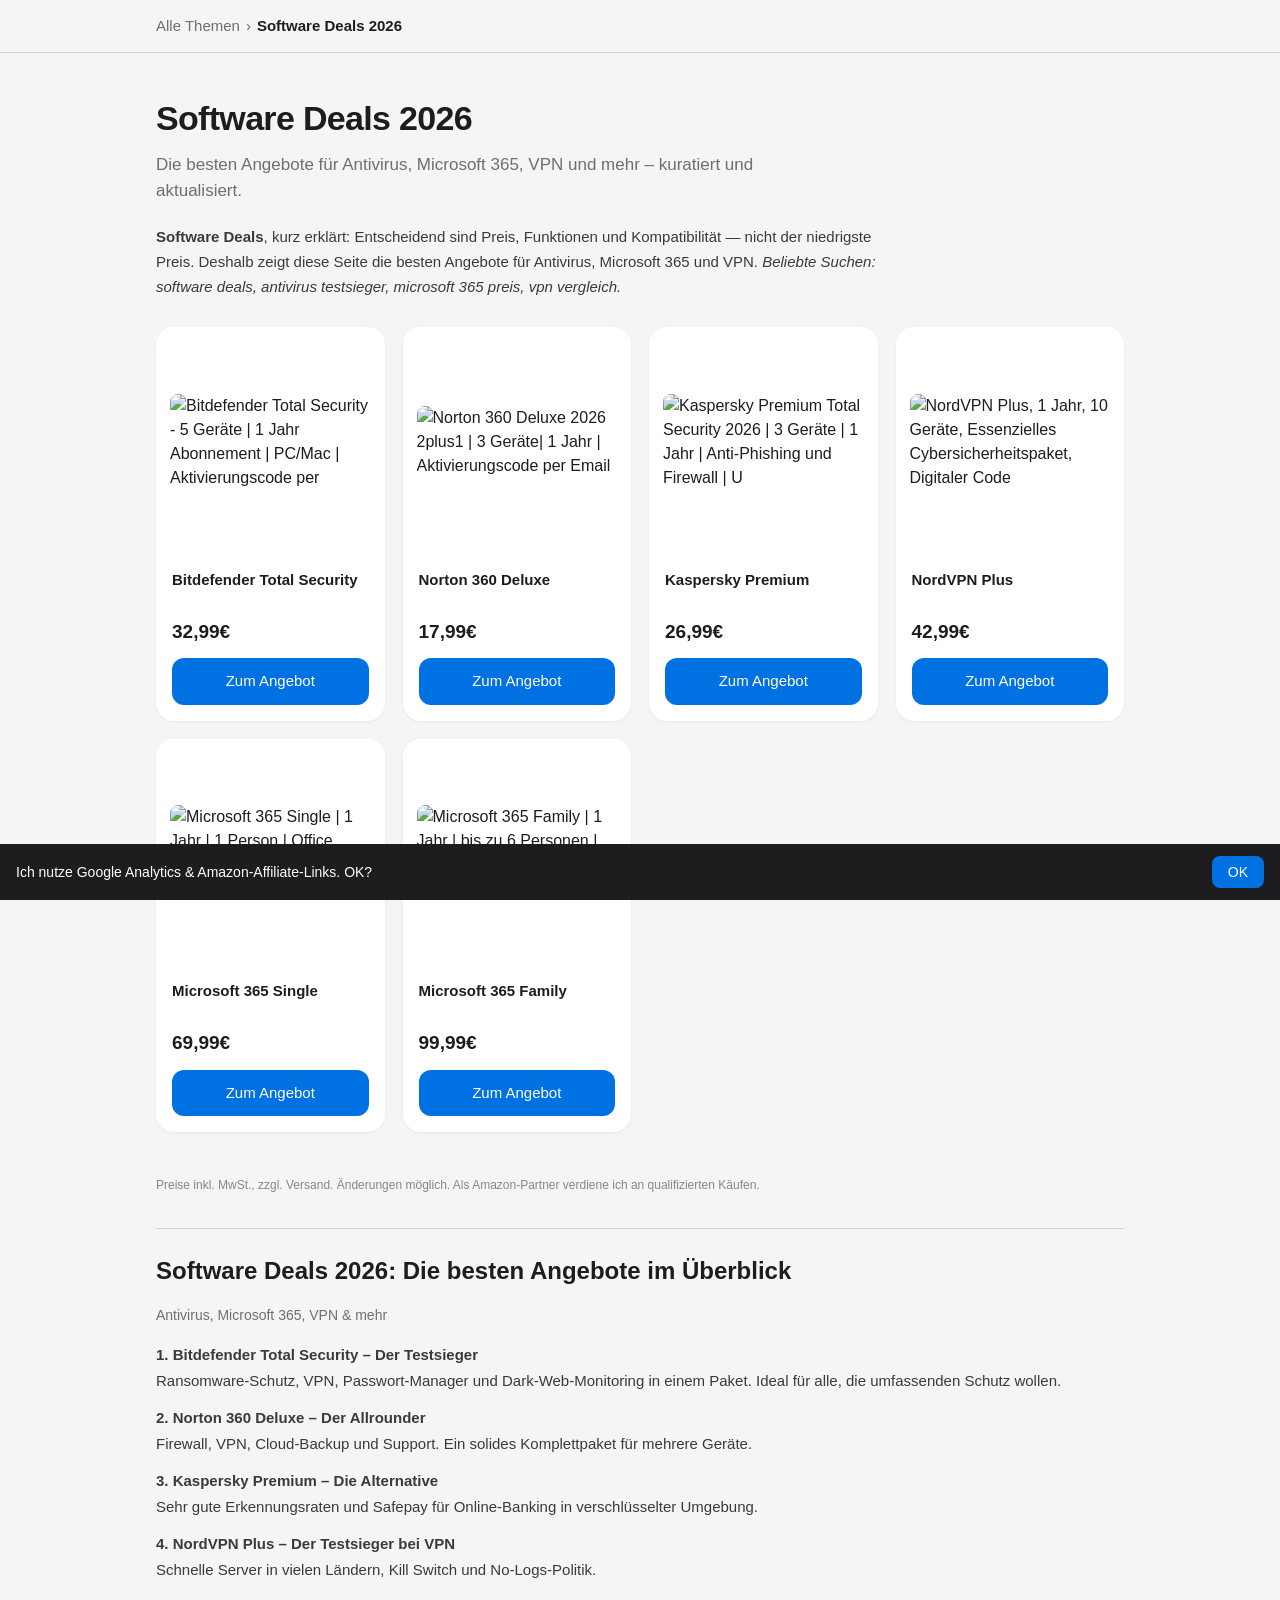
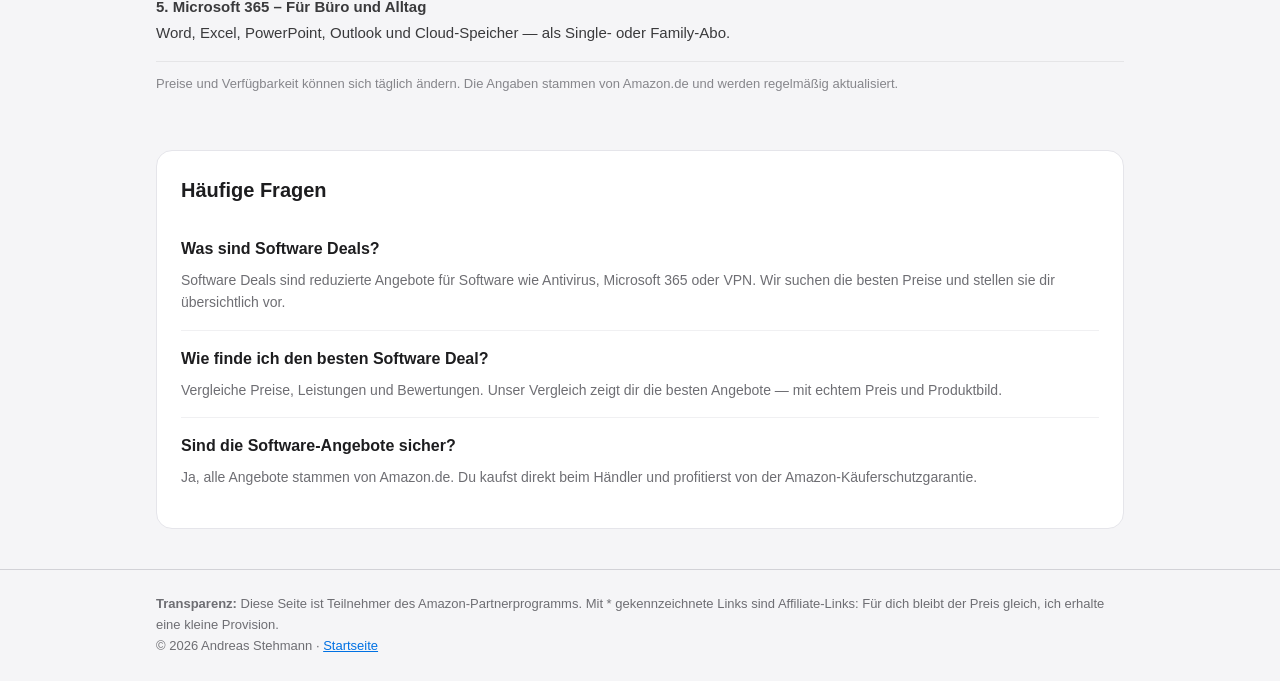
==== commit dcf0ed52: "SEO: Keywords, Meta-Tags, FAQ-Sektion, optimierte Titles & Descriptions" ====
--- a/index.html
+++ b/index.html
@@ -3,14 +3,14 @@
 <head>
 <meta charset="UTF-8">
 <meta name="viewport" content="width=device-width, initial-scale=1.0, viewport-fit=cover">
-<title>Software Deals 2026 — Die besten Software-Angebote | Andreas' Seite</title>
-<meta name="description" content="Die besten Angebote für Antivirus, Microsoft 365, VPN und mehr – kuratiert und aktualisiert. Kuratierte Empfehlungen mit echtem Bild und Preis, aktualisiert 2026.">
+<title>Software Deals 2026 — Antivirus, Microsoft 365 & VPN Angebote</title>
+<meta name="description" content="Die besten Software-Deals 2026: Antivirus, Microsoft 365, VPN & mehr. Vergleich der beliebtesten Angebote mit Preisen und Bewertungen.">
 <meta name="robots" content="index, follow">
 <link rel="canonical" href="https://balu1705.github.io/software-deals/">
 <script type="application/ld+json">{"@context": "https://schema.org", "@type": "ItemList", "name": "Software Deals 2026", "itemListElement": [{"@type": "ListItem", "position": 1, "name": "Bitdefender Total Security"}, {"@type": "ListItem", "position": 2, "name": "Norton 360 Deluxe"}, {"@type": "ListItem", "position": 3, "name": "Kaspersky Premium"}, {"@type": "ListItem", "position": 4, "name": "NordVPN Plus"}, {"@type": "ListItem", "position": 5, "name": "Microsoft 365 Single"}, {"@type": "ListItem", "position": 6, "name": "Microsoft 365 Family"}]}</script>
 <script type="application/ld+json">{"@context": "https://schema.org", "@type": "BreadcrumbList", "itemListElement": [{"@type": "ListItem", "position": 1, "name": "Startseite", "item": "https://balu1705.github.io/software-deals/"}, {"@type": "ListItem", "position": 2, "name": "Software Deals 2026", "item": "https://balu1705.github.io/software-deals/"}]}</script>
-<meta property="og:title" content="Software Deals 2026 — Die besten Software-Angebote | Andreas' Seite">
-<meta property="og:description" content="Die besten Angebote für Antivirus, Microsoft 365, VPN und mehr – kuratiert und aktualisiert.">
+<meta property="og:title" content="Software Deals 2026 — Antivirus, Microsoft 365 & VPN Angebote">
+<meta property="og:description" content="Die besten Software-Deals 2026: Antivirus, Microsoft 365, VPN & mehr. Vergleich der beliebtesten Angebote mit Preisen und Bewertungen.">
 <meta property="og:type" content="website">
 <meta property="og:locale" content="de_DE">
 <meta property="og:site_name" content="Andreas Stehmann">
@@ -55,6 +55,12 @@
 #cookie-banner{position:fixed;bottom:0;left:0;right:0;background:#1d1d1f;color:#fff;padding:12px 16px;display:flex;align-items:center;justify-content:space-between;z-index:100;font-size:14px}
 #cookie-banner button{background:#0071e3;color:#fff;border:none;padding:8px 16px;border-radius:8px;cursor:pointer;font-size:14px}
 
+.faq{margin:32px 0;padding:24px;background:#fff;border-radius:16px;border:1px solid #e5e5ea}
+.faq h2{font-size:20px;font-weight:700;margin-bottom:16px}
+.faq-item{padding:16px 0;border-bottom:1px solid #f0f0f2}
+.faq-item:last-child{border-bottom:none}
+.faq-item h3{font-size:16px;font-weight:600;margin-bottom:8px}
+.faq-item p{font-size:14px;color:#6e6e73;line-height:1.6}
 </style>
 </head>
 <body>
@@ -125,6 +131,13 @@
     </div>
     <div class="blog-material">Preise und Verfügbarkeit können sich täglich ändern. Die Angaben stammen von Amazon.de und werden regelmäßig aktualisiert.</div>
   </section>
+
+  <section class="faq">
+    <h2>Häufige Fragen</h2>
+    <div class="faq-item"><h3>Was sind Software Deals?</h3><p>Software Deals sind reduzierte Angebote für Software wie Antivirus, Microsoft 365 oder VPN. Wir suchen die besten Preise und stellen sie dir übersichtlich vor.</p></div>
+    <div class="faq-item"><h3>Wie finde ich den besten Software Deal?</h3><p>Vergleiche Preise, Leistungen und Bewertungen. Unser Vergleich zeigt dir die besten Angebote — mit echtem Preis und Produktbild.</p></div>
+    <div class="faq-item"><h3>Sind die Software-Angebote sicher?</h3><p>Ja, alle Angebote stammen von Amazon.de. Du kaufst direkt beim Händler und profitierst von der Amazon-Käuferschutzgarantie.</p></div>
+  </section>
 </main>
 <footer><div class="container">
   <p><b>Transparenz:</b> Diese Seite ist Teilnehmer des Amazon-Partnerprogramms. Mit * gekennzeichnete Links sind Affiliate-Links: Für dich bleibt der Preis gleich, ich erhalte eine kleine Provision.</p>
